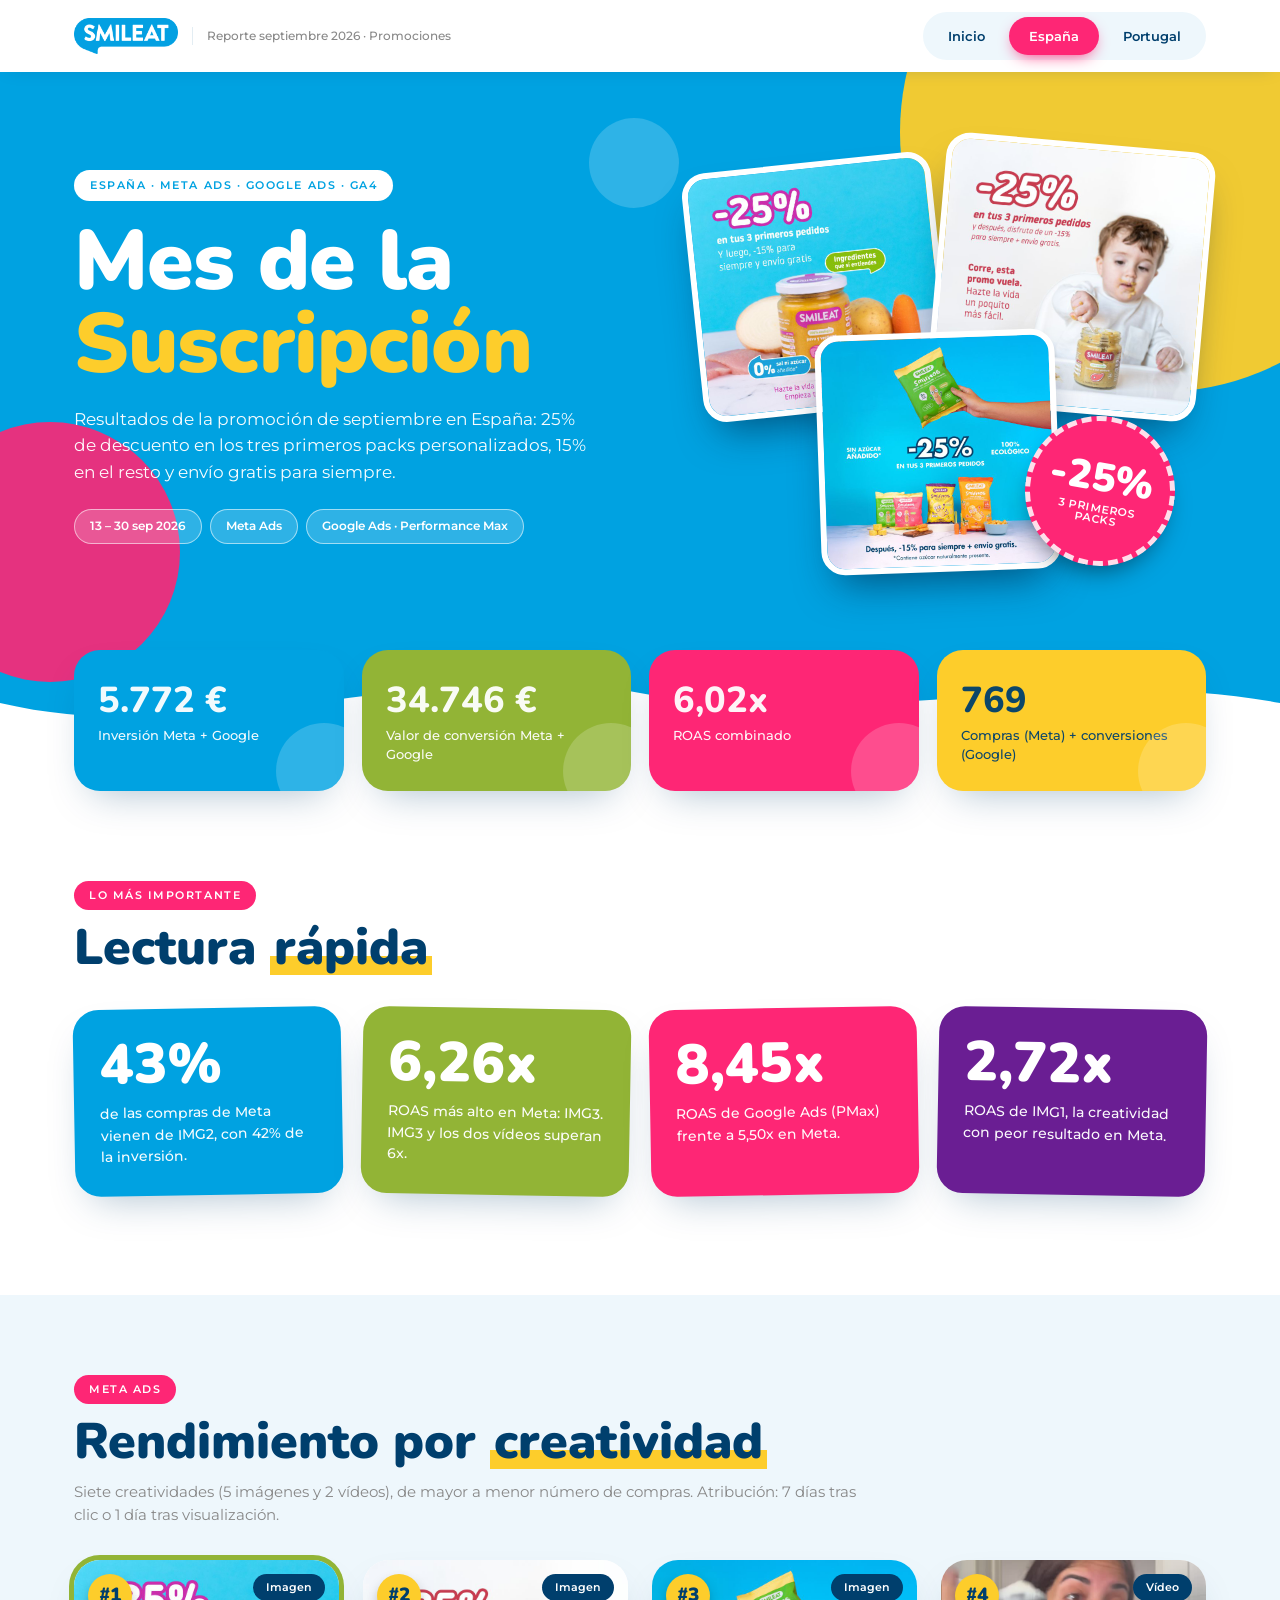
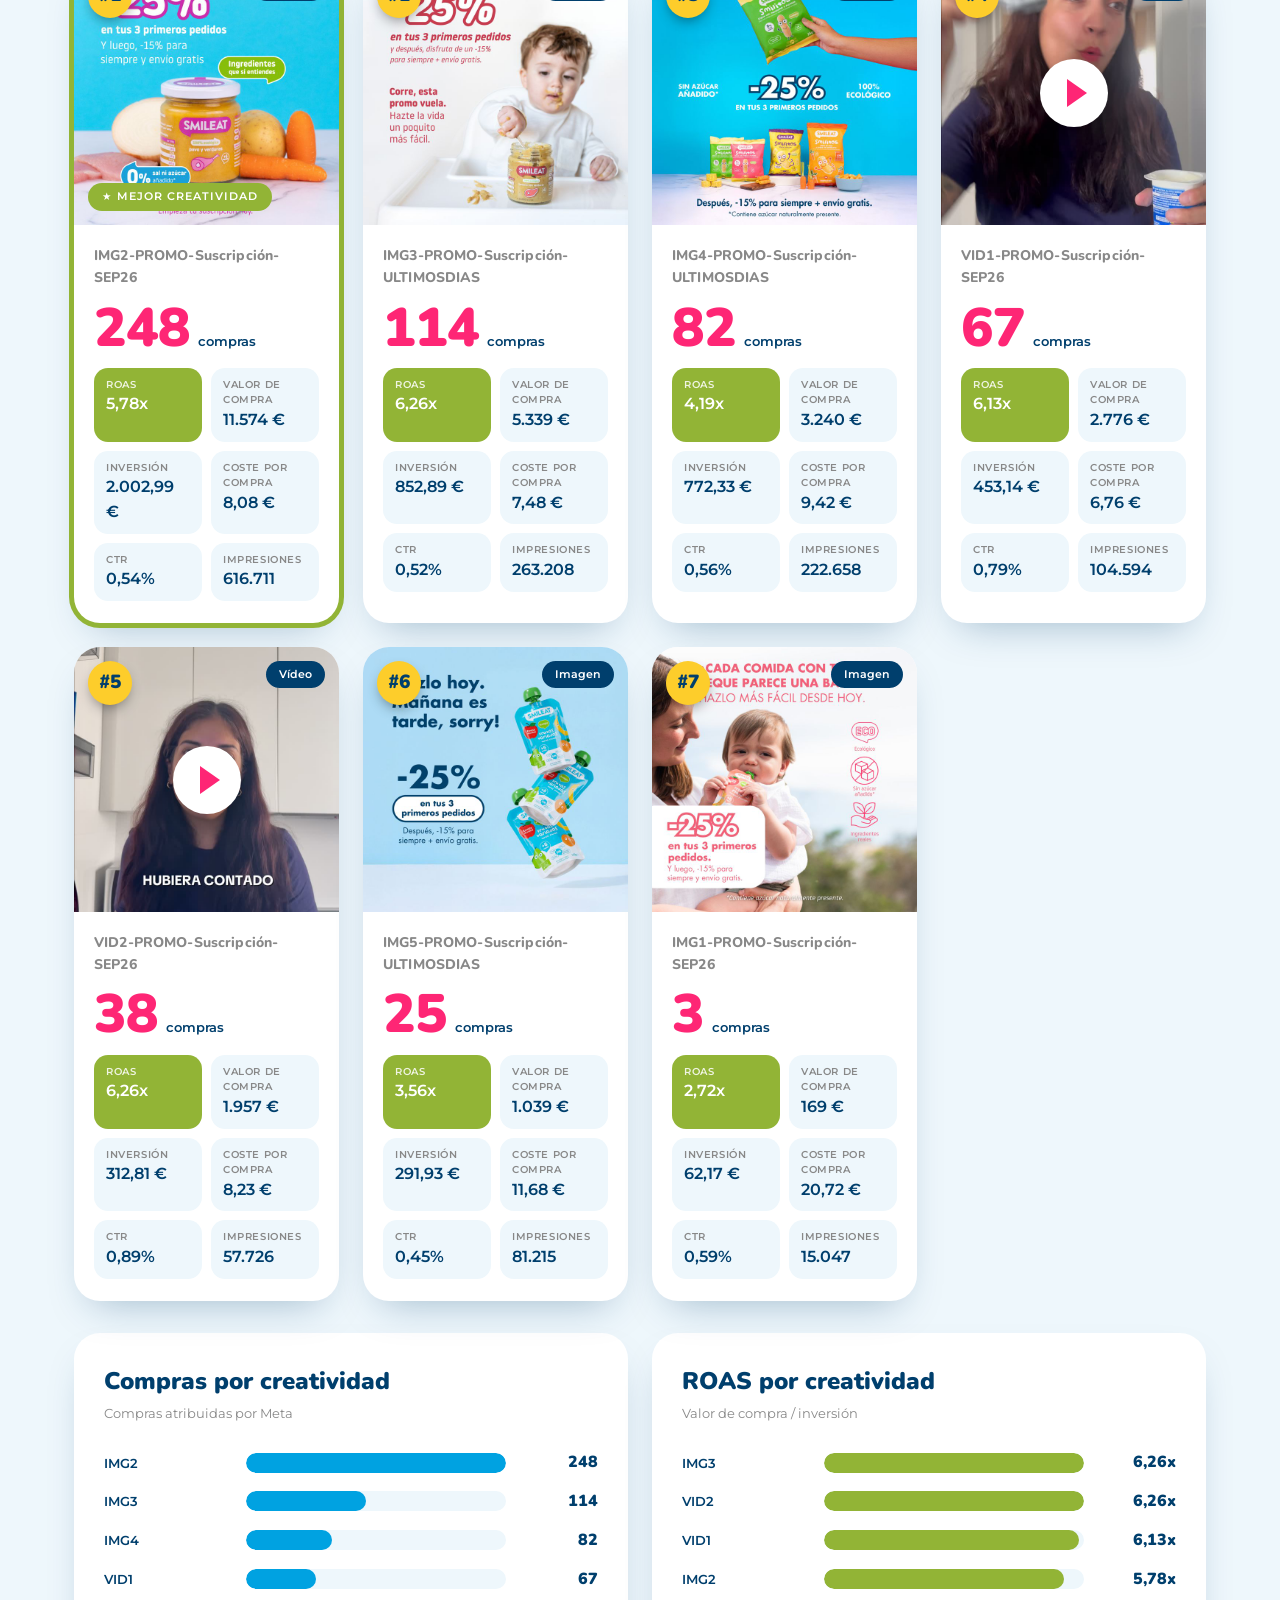
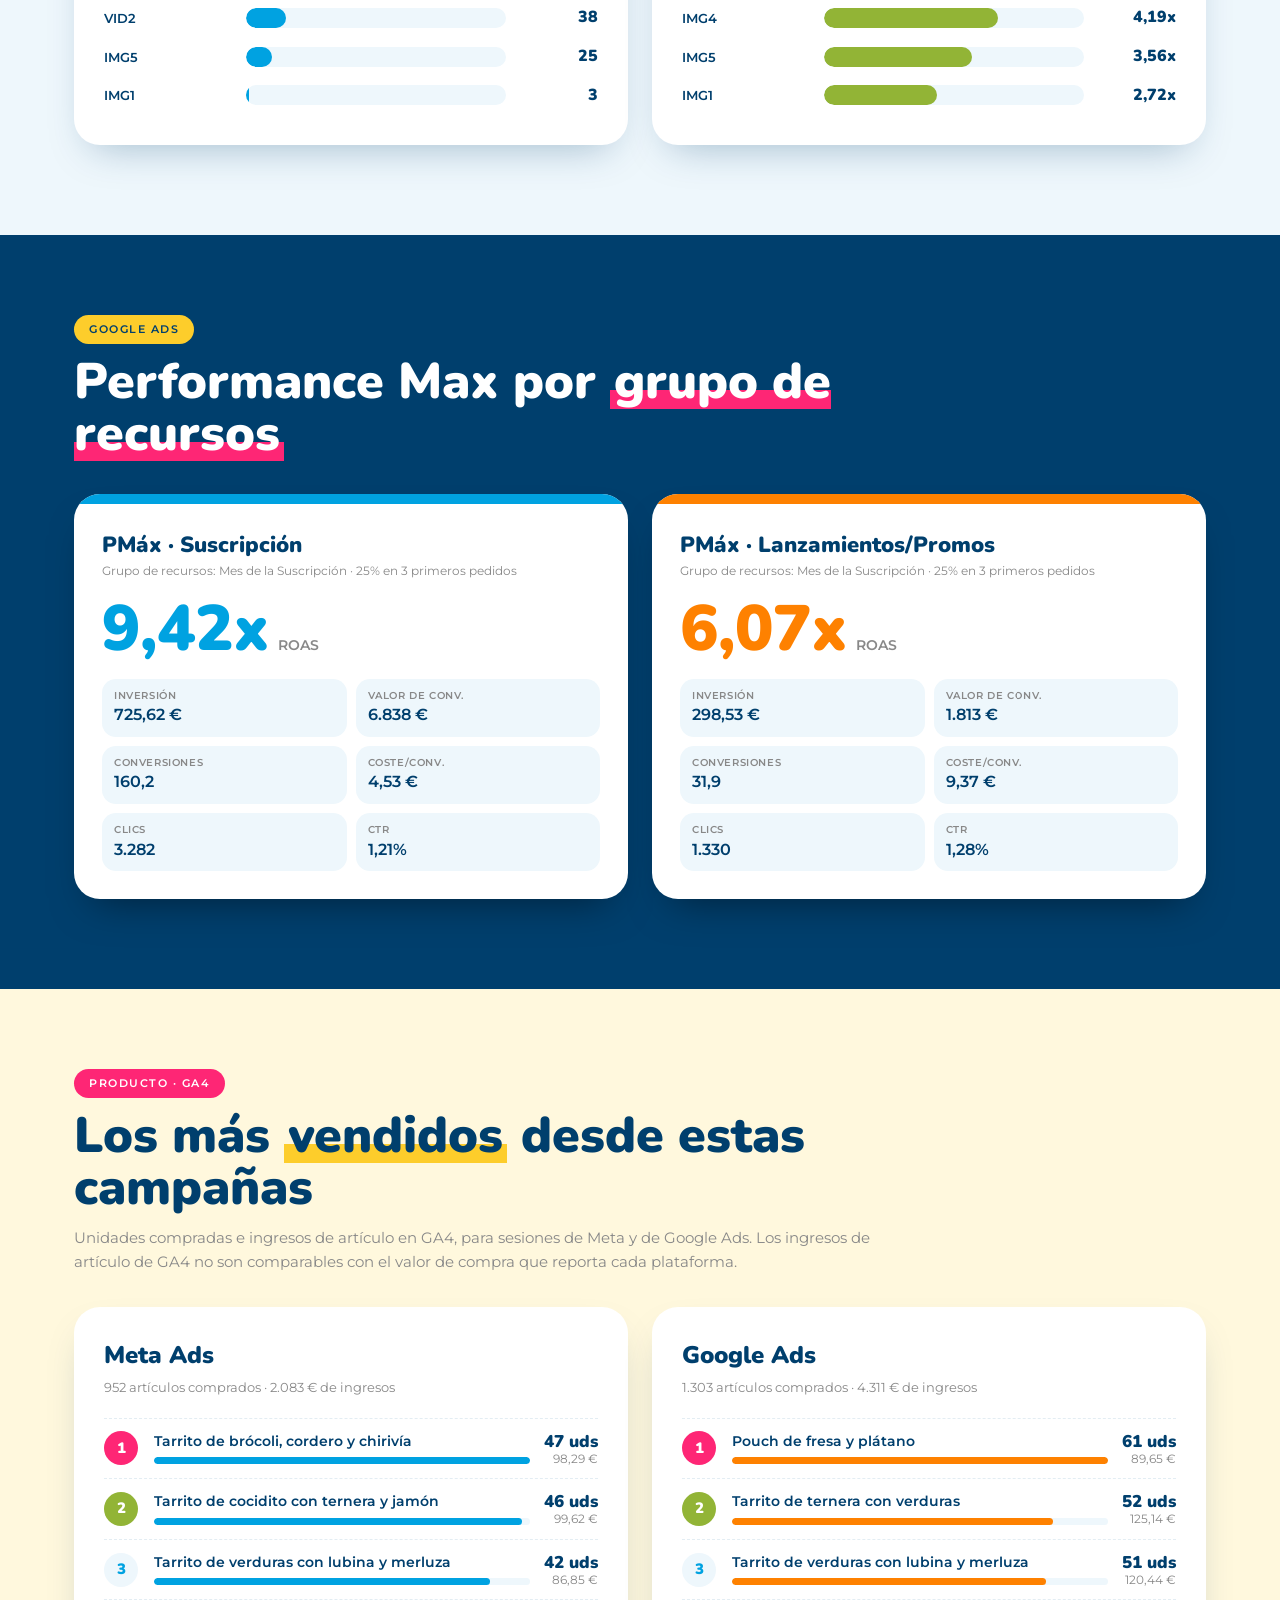
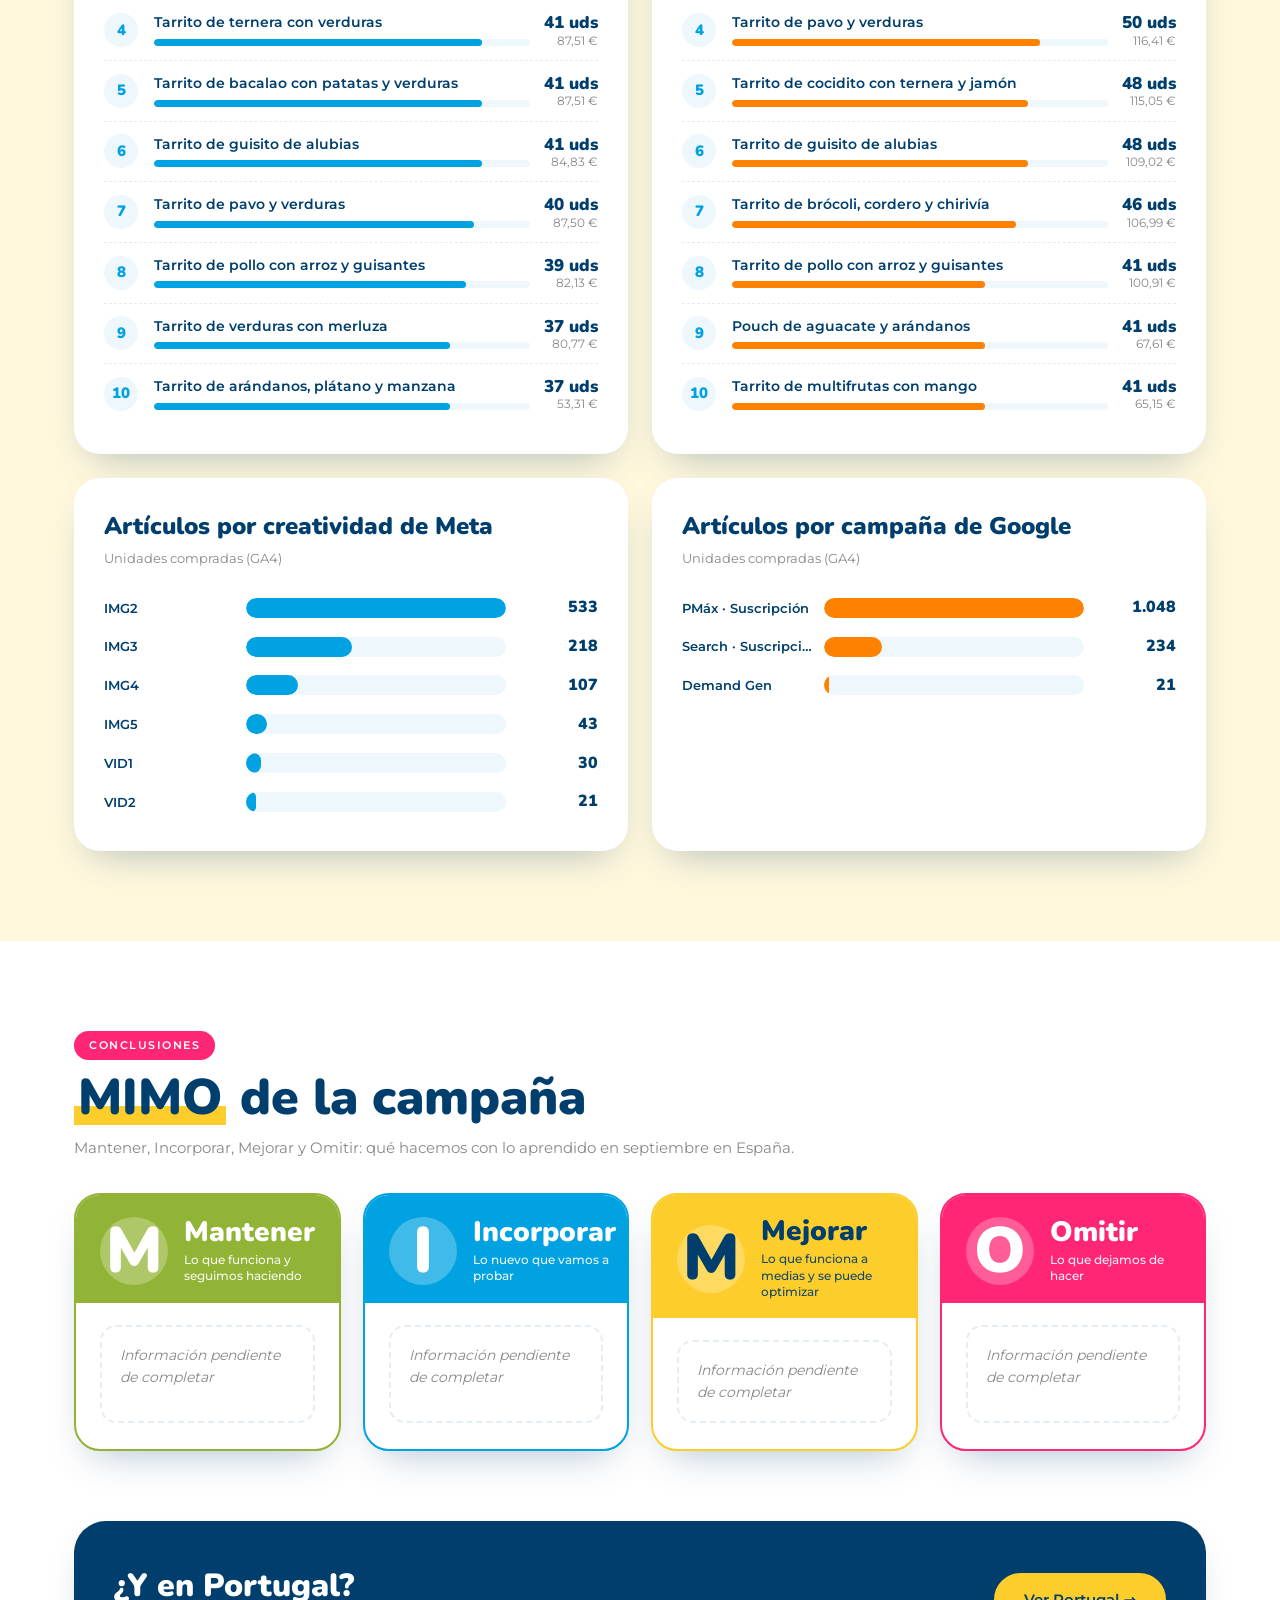
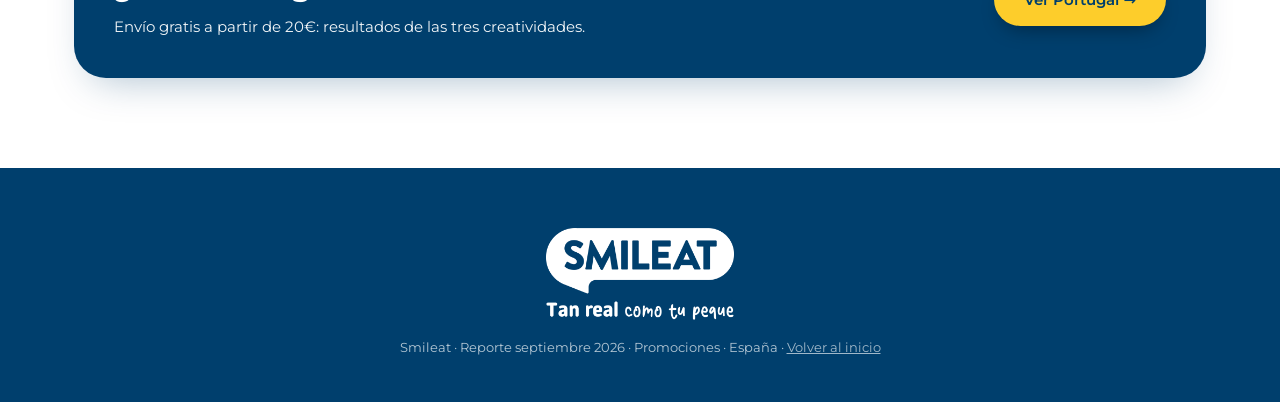
==== espana.html @ b3607ba7 "Add files via upload" ====
<!doctype html>
<html lang="es">
<head>
<meta charset="UTF-8">
<meta name="viewport" content="width=device-width, initial-scale=1.0">
<title>Smileat · Reporte septiembre 2026 · España</title>
<link rel="icon" type="image/png" sizes="32x32" href="assets/favicon-32.png">
<link rel="icon" type="image/png" sizes="192x192" href="assets/favicon-192.png">
<link rel="apple-touch-icon" href="assets/favicon-180.png">
<link rel="stylesheet" href="style.css">
</head>
<body>
<header class="site-header" id="hdr"></header>
<section class="hero ">
  <i class="blob b1"></i><i class="blob b2"></i><i class="blob b3"></i>
  <div class="wrap">
    <div>
      <span class="eyebrow">España · Meta Ads · Google Ads · GA4</span>
      <h1>Mes de la <em>Suscripción</em></h1>
      <p class="lede">Resultados de la promoción de septiembre en España: 25% de descuento en los tres primeros packs personalizados, 15% en el resto y envío gratis para siempre.</p>
      <div class="chips"><span class="chip">13 – 30 sep 2026</span><span class="chip">Meta Ads</span><span class="chip">Google Ads · Performance Max</span></div>
    </div>
    <div id="collage"></div>
  </div>
  <div class="wave"><svg viewBox="0 0 1440 90" preserveAspectRatio="none"><path fill="#fff" d="M0,50 C240,100 480,0 720,40 C960,80 1200,10 1440,50 L1440,90 L0,90 Z"/></svg></div>
</section>
<section class="kpis"><div class="wrap"><div class="kpi-row" id="kpis"></div></div></section>

<section class="block"><div class="wrap">
  <div class="block-head"><span class="kicker">Lo más importante</span><h2>Lectura <u>rápida</u></h2></div>
  <div class="insights" id="insights"></div>
</div></section>

<section class="band sky"><div class="wrap">
  <div class="block-head"><span class="kicker">Meta Ads</span><h2>Rendimiento por <u>creatividad</u></h2>
  <p>Siete creatividades (5 imágenes y 2 vídeos), de mayor a menor número de compras. Atribución: 7 días tras clic o 1 día tras visualización.</p></div>
  <div class="creative-grid" id="grid"></div>
  <div class="two" style="margin-top:32px">
    <div class="panel"><h3>Compras por creatividad</h3><div class="sub">Compras atribuidas por Meta</div><div id="b-res"></div></div>
    <div class="panel"><h3>ROAS por creatividad</h3><div class="sub">Valor de compra / inversión</div><div id="b-roas"></div></div>
  </div>
</div></section>

<section class="band dark" style="margin-top:0"><div class="wrap">
  <div class="block-head"><span class="kicker">Google Ads</span><h2>Performance Max por <u style="background:linear-gradient(transparent 62%,var(--pink) 62%,var(--pink) 90%,transparent 90%)">grupo de recursos</u></h2></div>
  <div class="gcards" id="google"></div>
</div></section>

<section class="band cream" style="margin-top:0"><div class="wrap">
  <div class="block-head"><span class="kicker">Producto · GA4</span><h2>Los más <u>vendidos</u> desde estas campañas</h2>
  <p>Unidades compradas e ingresos de artículo en GA4, para sesiones de Meta y de Google Ads. Los ingresos de artículo de GA4 no son comparables con el valor de compra que reporta cada plataforma.</p></div>
  <div class="two" id="prods"></div>
  <div class="two" style="margin-top:24px">
    <div class="panel"><h3>Artículos por creatividad de Meta</h3><div class="sub">Unidades compradas (GA4)</div><div id="b-ga-meta"></div></div>
    <div class="panel"><h3>Artículos por campaña de Google</h3><div class="sub">Unidades compradas (GA4)</div><div id="b-ga-google"></div></div>
  </div>
</div></section>

<section class="block mimo-sec" id="mimo"><div class="wrap">
  <div class="block-head"><span class="kicker">Conclusiones</span><h2><u>MIMO</u> de la campaña</h2>
  <p>Mantener, Incorporar, Mejorar y Omitir: qué hacemos con lo aprendido en septiembre en España.</p></div>
  <div class="mimo" id="mimo-grid"></div>
  <div class="cta"><div class="box" style="--c:var(--navy)"><div><h3>¿Y en Portugal?</h3><p>Envío gratis a partir de 20€: resultados de las tres creatividades.</p></div><a href="portugal.html">Ver Portugal →</a></div></div>
</div></section>

<footer class="site-footer" id="ftr" style="margin-top:0"></footer>
<script src="data.js"></script><script src="common.js"></script><script src="es.js"></script>
</body>
</html>
---- style.css ----
@font-face{font-family:'Nunito';font-weight:800;font-display:swap;src:url(assets/fonts/nunito-latin-800-normal.woff2) format('woff2')}
@font-face{font-family:'Nunito';font-weight:900;font-display:swap;src:url(assets/fonts/nunito-latin-900-normal.woff2) format('woff2')}
@font-face{font-family:'Montserrat';font-weight:400;font-display:swap;src:url(assets/fonts/montserrat-latin-400-normal.woff2) format('woff2')}
@font-face{font-family:'Montserrat';font-weight:500;font-display:swap;src:url(assets/fonts/montserrat-latin-500-normal.woff2) format('woff2')}
@font-face{font-family:'Montserrat';font-weight:600;font-display:swap;src:url(assets/fonts/montserrat-latin-600-normal.woff2) format('woff2')}
:root{--blue:#00a2e1;--blue2:#0084b9;--navy:#003f6d;--green:#92b436;--pink:#fe2675;--yellow:#fdcd2b;--purple:#6a1e93;--orange:#fe8100;--g1:#545454;--g2:#888;--line:#e3edf3;--tint:#eef7fc;--cream:#fff8dd;--r:26px;--sh:0 18px 40px -18px rgba(0,63,109,.35)}
*{box-sizing:border-box;margin:0;padding:0}html{scroll-behavior:smooth}
body{font-family:'Montserrat',system-ui,sans-serif;color:var(--g1);line-height:1.55;background:#fff;-webkit-font-smoothing:antialiased;overflow-x:hidden}
h1,h2,h3,.num{font-family:'Nunito',sans-serif;font-weight:900}
.wrap{max-width:1180px;margin:0 auto;padding:0 24px}img{max-width:100%;display:block}a{color:inherit}

/* header */
.site-header{background:rgba(255,255,255,.95);backdrop-filter:blur(10px);position:sticky;top:0;z-index:30;box-shadow:0 2px 20px -10px rgba(0,63,109,.4)}
.site-header .wrap{display:flex;align-items:center;justify-content:space-between;height:72px;gap:16px}
.brand{display:flex;align-items:center;gap:14px;text-decoration:none}.brand-logo{height:36px;width:auto}
.header-tag{font-size:12px;color:var(--g2);font-weight:500;padding-left:14px;border-left:1px solid var(--line)}
.nav{display:flex;gap:4px;background:var(--tint);padding:5px;border-radius:99px}
.nav a{font-size:13px;font-weight:600;text-decoration:none;color:var(--navy);padding:9px 20px;border-radius:99px;transition:.2s}
.nav a.on{background:var(--pink);color:#fff;box-shadow:0 6px 16px -6px var(--pink)}.nav a:not(.on):hover{background:#fff}

/* hero */
.hero{position:relative;overflow:hidden;color:#fff;padding:70px 0 170px;background:var(--blue)}
.hero.pt{background:var(--navy)}
.hero .blob{position:absolute;border-radius:50%;pointer-events:none}
.hero .b1{width:520px;height:520px;right:-140px;top:-200px;background:var(--yellow);opacity:.95}
.hero.pt .b1{background:var(--green)}
.hero .b2{width:260px;height:260px;left:-80px;bottom:60px;background:var(--pink);opacity:.9}
.hero .b3{width:90px;height:90px;left:46%;top:46px;background:#fff;opacity:.18}
.hero .wrap{position:relative;z-index:1;display:grid;grid-template-columns:1.1fr 1fr;gap:30px;align-items:center}
.eyebrow{display:inline-block;font-size:11px;letter-spacing:.14em;text-transform:uppercase;font-weight:600;background:#fff;color:var(--blue);padding:7px 16px;border-radius:99px;margin-bottom:20px}
.hero.pt .eyebrow{color:var(--navy)}
.hero h1{font-size:clamp(42px,6.6vw,84px);line-height:.98;color:#fff;margin-bottom:20px;letter-spacing:-.01em}
.hero h1 em{font-style:normal;color:var(--yellow);display:block}
.hero.pt h1 em{color:var(--green)}
.lede{font-size:17px;max-width:520px;opacity:.97}
.chips{display:flex;flex-wrap:wrap;gap:8px;margin-top:24px}
.chip{font-size:12px;font-weight:600;padding:7px 15px;border-radius:99px;background:rgba(255,255,255,.18);border:1.5px solid rgba(255,255,255,.55)}
.collage{position:relative;height:430px}
.collage img{position:absolute;border-radius:24px;border:6px solid #fff;box-shadow:0 24px 40px -16px rgba(0,30,60,.6);object-fit:cover;background:#fff}
.collage .c1{width:250px;height:250px;left:2%;top:20px;transform:rotate(-6deg)}
.collage .c2{width:270px;height:270px;right:0;top:0;transform:rotate(5deg)}
.collage .c3{width:240px;height:240px;left:26%;bottom:0;transform:rotate(-2deg);z-index:2}
.sticker{position:absolute;z-index:4;right:6%;bottom:6px;width:150px;height:150px;border-radius:50%;background:var(--pink);color:#fff;display:flex;flex-direction:column;align-items:center;justify-content:center;transform:rotate(10deg);box-shadow:0 14px 26px -10px rgba(0,0,0,.5);border:5px dashed rgba(255,255,255,.85);text-align:center;line-height:1}
.sticker b{font-family:'Nunito';font-weight:900;font-size:40px}.sticker span{font-size:11px;font-weight:600;letter-spacing:.06em;margin-top:5px;padding:0 10px}
.wave{position:absolute;left:0;right:0;bottom:-1px;height:90px;z-index:2}.wave svg{display:block;width:100%;height:100%}

/* kpis */
.kpis{margin-top:-92px;position:relative;z-index:5}
.kpi-row{display:grid;grid-template-columns:repeat(auto-fit,minmax(210px,1fr));gap:18px}
.kpi{border-radius:var(--r);padding:26px 24px;background:var(--c);color:#fff;box-shadow:var(--sh);position:relative;overflow:hidden}
.kpi:after{content:"";position:absolute;right:-28px;bottom:-28px;width:96px;height:96px;border-radius:50%;background:rgba(255,255,255,.18)}
.kpi .num{display:block;font-size:36px;line-height:1.05;white-space:nowrap}.kpi span{font-size:12.5px;display:block;margin-top:6px;font-weight:500;opacity:.95}
.kpi.dk{color:var(--navy)}

/* sections */
.block{padding:90px 0 20px}
.block-head{margin-bottom:34px;max-width:800px}
.kicker{display:inline-block;font-size:11px;letter-spacing:.14em;text-transform:uppercase;font-weight:600;color:#fff;background:var(--pink);padding:6px 15px;border-radius:99px;margin-bottom:12px}
.block-head h2{font-size:clamp(30px,4.4vw,50px);color:var(--navy);line-height:1.04;margin-bottom:12px}
.block-head h2 u{text-decoration:none;background:linear-gradient(transparent 62%,var(--yellow) 62%,var(--yellow) 90%,transparent 90%);padding:0 4px}
.block-head p{font-size:15px;color:var(--g2)}
.band{padding:80px 0 90px;margin-top:80px;position:relative}
.band.sky{background:var(--tint)}.band.cream{background:var(--cream)}.band.dark{background:var(--navy);color:#fff}
.band.dark .block-head h2{color:#fff}.band.dark .block-head p{color:rgba(255,255,255,.75)}.band.dark .kicker{background:var(--yellow);color:var(--navy)}

/* insights */
.insights{display:grid;grid-template-columns:repeat(auto-fit,minmax(250px,1fr));gap:20px}
.insight{border-radius:var(--r);padding:28px 26px;color:#fff;background:var(--c);box-shadow:var(--sh)}
.insight:nth-child(odd){transform:rotate(-1deg)}.insight:nth-child(even){transform:rotate(1deg)}
.insight .num{font-size:56px;line-height:1;color:#fff}.insight p{font-size:14px;margin-top:10px;opacity:.97;font-weight:500}

/* creatives */
.creative-grid{display:grid;grid-template-columns:repeat(auto-fill,minmax(262px,1fr));gap:24px}
.card{background:#fff;border-radius:var(--r);overflow:hidden;display:flex;flex-direction:column;box-shadow:var(--sh);transition:transform .25s,box-shadow .25s;position:relative}
.card:hover{transform:translateY(-6px) rotate(-.4deg)}
.media{position:relative;background:var(--tint)}.media img{width:100%;aspect-ratio:1;object-fit:cover}
.rank{position:absolute;left:14px;top:14px;width:44px;height:44px;border-radius:50%;background:var(--yellow);color:var(--navy);font-family:'Nunito';font-weight:900;font-size:19px;display:grid;place-items:center;box-shadow:0 6px 14px -4px rgba(0,0,0,.45)}
.tag{position:absolute;right:14px;top:14px;background:var(--navy);color:#fff;font-size:11px;font-weight:600;padding:5px 13px;border-radius:99px}
.play{position:absolute;left:50%;top:50%;width:68px;height:68px;margin:-34px 0 0 -34px;border-radius:50%;background:#fff;box-shadow:0 10px 26px -6px rgba(0,0,0,.5)}
.play:after{content:"";position:absolute;left:27px;top:20px;border-left:20px solid var(--pink);border-top:14px solid transparent;border-bottom:14px solid transparent}
.card .body{padding:20px 20px 22px;display:flex;flex-direction:column;gap:14px;flex:1}
.card h3{font-size:14px;color:var(--g2);font-weight:800;word-break:break-word;letter-spacing:.01em}
.big{font-family:'Nunito';font-weight:900;font-size:54px;line-height:.95;color:var(--pink)}.big small{font-family:'Montserrat';font-weight:600;font-size:13px;color:var(--navy);margin-left:8px}
.stats{display:grid;grid-template-columns:1fr 1fr;gap:9px}
.stat{background:var(--tint);border-radius:14px;padding:9px 12px}.stat span{display:block;font-size:10px;color:var(--g2);text-transform:uppercase;letter-spacing:.06em;font-weight:600}.stat b{font-size:15.5px;color:var(--navy)}
.stat.hi{background:var(--green)}.stat.hi span{color:rgba(255,255,255,.85)}.stat.hi b{color:#fff}
.card.top{box-shadow:0 0 0 5px var(--green),var(--sh)}
.card.top .media:after{content:"★ MEJOR CREATIVIDAD";position:absolute;left:14px;bottom:14px;background:var(--green);color:#fff;font-size:10.5px;letter-spacing:.1em;font-weight:600;padding:6px 14px;border-radius:99px}

/* bars */
.panel{background:#fff;border-radius:var(--r);padding:30px;box-shadow:var(--sh)}
.panel h3{font-size:24px;color:var(--navy);margin-bottom:4px}.panel .sub{font-size:12.5px;color:var(--g2);margin-bottom:20px}
.bar{display:grid;grid-template-columns:130px 1fr 80px;gap:12px;align-items:center;padding:7px 0;font-size:13px}
.bar .t{height:20px;background:var(--tint);border-radius:99px;overflow:hidden}.bar .t i{display:block;height:100%;border-radius:99px;background:var(--c,var(--blue));width:0;transition:width 1.1s cubic-bezier(.2,.8,.2,1)}
.bar b{text-align:right;color:var(--navy);font-family:'Nunito';font-weight:900;font-size:16px}.bar .n{font-weight:600;color:var(--navy);white-space:nowrap;overflow:hidden;text-overflow:ellipsis}
.two{display:grid;grid-template-columns:repeat(auto-fit,minmax(360px,1fr));gap:24px}

/* google (dark band) */
.gcards{display:grid;grid-template-columns:repeat(auto-fit,minmax(320px,1fr));gap:24px}
.gcard{border-radius:var(--r);padding:28px;background:#fff;color:var(--g1);box-shadow:0 20px 40px -20px rgba(0,0,0,.5);position:relative;overflow:hidden}
.gcard:before{content:"";position:absolute;left:0;right:0;top:0;height:10px;background:var(--c)}
.gcard h3{font-size:22px;color:var(--navy);margin-top:6px}.gcard .sub{font-size:12px;color:var(--g2);margin-bottom:16px}
.gcard .num{font-size:64px;color:var(--c);line-height:1}.gcard .num small{font-size:14px;font-family:'Montserrat';font-weight:600;color:var(--g2);margin-left:8px}
.gcard .stats{margin-top:18px}.note{font-size:12px;color:var(--g2);margin-top:14px}

/* products */
.prod{display:grid;grid-template-columns:36px 1fr auto;gap:14px;align-items:center;padding:12px 0;border-top:1px dashed var(--line);font-size:13.5px}
.prod:first-of-type{border-top:0}
.prod .i{font-family:'Nunito';font-weight:900;width:34px;height:34px;border-radius:50%;background:var(--tint);color:var(--blue);display:grid;place-items:center;font-size:15px}
.prod:nth-of-type(1) .i{background:var(--yellow);color:var(--navy)}.prod:nth-of-type(2) .i{background:var(--pink);color:#fff}.prod:nth-of-type(3) .i{background:var(--green);color:#fff}
.prod .nm{color:var(--navy);font-weight:600;line-height:1.3}
.prod .nm .t{display:block;height:7px;background:var(--tint);border-radius:99px;margin-top:7px;overflow:hidden}.prod .nm .t i{display:block;height:100%;background:var(--c,var(--blue));border-radius:99px}
.prod .v{text-align:right;line-height:1.25}.prod .v b{color:var(--navy);font-family:'Nunito';font-weight:900;font-size:17px}.prod .v em{display:block;font-style:normal;font-size:11.5px;color:var(--g2)}

/* cta + footer */
.cta{margin-top:70px}.cta .box{background:var(--c,var(--blue));border-radius:32px;padding:40px;color:#fff;display:flex;align-items:center;justify-content:space-between;gap:24px;flex-wrap:wrap;box-shadow:var(--sh)}
.cta h3{color:#fff;font-size:32px}.cta p{opacity:.95;font-size:15px;margin-top:4px}
.cta a,.btn{background:var(--yellow);color:var(--navy);font-weight:600;text-decoration:none;padding:15px 30px;border-radius:99px;font-size:15px;display:inline-block;transition:.2s;box-shadow:0 10px 20px -8px rgba(0,0,0,.4)}
.cta a:hover,.btn:hover{transform:translateY(-3px) scale(1.03)}
.site-footer{background:var(--navy);color:#fff;text-align:center;padding:60px 20px 44px;margin-top:90px}
.site-footer img{height:92px;margin:0 auto 18px}.site-footer p{font-size:12.5px;opacity:.7}.site-footer a{opacity:.9}

@media(max-width:900px){.hero .wrap{grid-template-columns:1fr}.collage{height:360px;max-width:520px;margin:0 auto;width:100%}.collage .c1{width:190px;height:190px}.collage .c2{width:200px;height:200px}.collage .c3{width:180px;height:180px}.sticker{width:120px;height:120px}.sticker b{font-size:30px}.header-tag{display:none}.bar{grid-template-columns:90px 1fr 64px}.hero{padding-bottom:150px}}
@media(max-width:560px){.wrap{padding:0 16px}.block{padding-top:60px}.nav a{padding:8px 13px}.brand-logo{height:30px}.two{grid-template-columns:1fr}}

/* gate (index) */
.gate{min-height:100vh;display:grid;grid-template-columns:1fr 1fr;position:relative;background:var(--navy)}
.gate-top{position:absolute;z-index:10;left:0;right:0;top:0;display:flex;flex-direction:column;align-items:center;padding-top:26px;pointer-events:none;text-align:center;color:#fff}
.gate-top .lg{background:var(--navy);padding:10px 26px 12px;border-radius:0 0 28px 28px;margin-top:-26px;padding-top:36px;box-shadow:0 14px 26px -12px rgba(0,0,0,.5)}.gate-top img{height:64px}.gate-top span{margin-top:10px;font-size:12px;letter-spacing:.14em;text-transform:uppercase;font-weight:400;background:rgba(0,0,0,.28);padding:6px 16px;border-radius:99px}
.door{position:relative;overflow:hidden;color:#fff;text-decoration:none;padding:190px 56px 60px;display:flex;flex-direction:column;justify-content:flex-end;min-height:100vh;transition:flex .3s}
.door.es{background:var(--blue)}.door.pt{background:var(--navy)}
.door .blob{position:absolute;border-radius:50%;pointer-events:none;transition:transform .5s}
.door.es .b1{width:420px;height:420px;right:-120px;top:-120px;background:var(--yellow)}
.door.es .b2{width:240px;height:240px;left:-70px;bottom:-60px;background:var(--pink)}
.door.pt .b1{width:420px;height:420px;left:-130px;top:-130px;background:var(--green)}
.door.pt .b2{width:240px;height:240px;right:-70px;bottom:-60px;background:var(--pink)}
.door:hover .b1{transform:scale(1.12)}.door:hover .b2{transform:scale(1.2)}
.door>*{position:relative;z-index:1}
.door .flagl{font-size:12px;letter-spacing:.16em;font-weight:400;background:#fff;color:var(--navy);padding:7px 16px;border-radius:99px;align-self:flex-start;margin-bottom:16px}
.door h2{font-family:'Nunito',sans-serif;font-weight:900;font-size:clamp(40px,5.4vw,72px);line-height:.98;color:#fff;margin-bottom:12px}.door h2 em{font-style:normal;color:var(--yellow);display:block}
.door.pt h2 em{color:var(--green)}
.door p.d{font-weight:400;font-size:15px;max-width:420px;opacity:.96;margin-bottom:22px}
.door .mini{display:flex;flex-wrap:wrap;gap:12px;margin-bottom:26px}
.door .mini div{background:rgba(255,255,255,.16);border:1.5px solid rgba(255,255,255,.5);border-radius:18px;padding:10px 16px}
.door .mini b{display:block;font-family:'Nunito';font-weight:900;font-size:26px;line-height:1}.door .mini span{font-size:11px;font-weight:400;opacity:.9}
.door .pics{position:absolute!important;right:34px;top:170px;width:210px;height:230px;z-index:1}
.door .pics img{position:absolute;width:130px;height:130px;object-fit:cover;border-radius:20px;border:5px solid #fff;box-shadow:0 18px 30px -12px rgba(0,0,0,.55);transition:transform .35s}
.door .pics img:first-child{right:0;top:0;transform:rotate(6deg)}.door .pics img:last-child{left:0;bottom:0;transform:rotate(-6deg)}
.door:hover .pics img:first-child{transform:rotate(9deg) translateY(-8px)}.door:hover .pics img:last-child{transform:rotate(-9deg) translateY(8px)}
.door .go{align-self:flex-start;background:var(--yellow);color:var(--navy);font-weight:400;font-size:16px;padding:16px 32px;border-radius:99px;box-shadow:0 12px 24px -10px rgba(0,0,0,.5);transition:.25s}
.door:hover .go{transform:translateX(8px);background:#fff}
@media(max-width:860px){.gate{grid-template-columns:1fr}.door{min-height:0;padding:170px 24px 40px}.door.pt{padding-top:60px}.door .pics{width:150px;height:200px;top:150px;right:12px}.door.pt .pics{top:40px}.door .pics img{width:110px;height:110px}.gate-top img{height:56px}}

/* MIMO */
.mimo-sec{padding-bottom:90px}
.mimo{display:grid;grid-template-columns:repeat(auto-fit,minmax(250px,1fr));gap:22px}
.mimo-card{background:#fff;border-radius:var(--r);box-shadow:var(--sh);overflow:hidden;display:flex;flex-direction:column;border:2px solid var(--c)}
.mimo-card .top{background:var(--c);color:#fff;padding:22px 24px 18px;display:flex;align-items:center;gap:16px}
.mimo-card.dk .top{color:var(--navy)}
.mimo-card .letter{font-family:'Nunito',sans-serif;font-weight:900;font-size:64px;line-height:.9;width:68px;height:68px;border-radius:50%;background:rgba(255,255,255,.25);display:grid;place-items:center;flex:none}
.mimo-card h3{font-size:28px;line-height:1;color:inherit}
.mimo-card .top small{display:block;font-size:12px;font-weight:500;opacity:.92;margin-top:6px;line-height:1.35}
.mimo-card ul{list-style:none;padding:22px 24px 26px;display:grid;gap:12px;flex:1}
.mimo-card li{position:relative;padding-left:22px;font-size:14px;color:var(--g1)}
.mimo-card li::before{content:"";position:absolute;left:0;top:7px;width:10px;height:10px;border-radius:50%;background:var(--c)}
.mimo-card li.empty{color:var(--g2);font-style:italic;padding:18px;border:2px dashed var(--line);border-radius:16px}
.mimo-card li.empty::before{display:none}
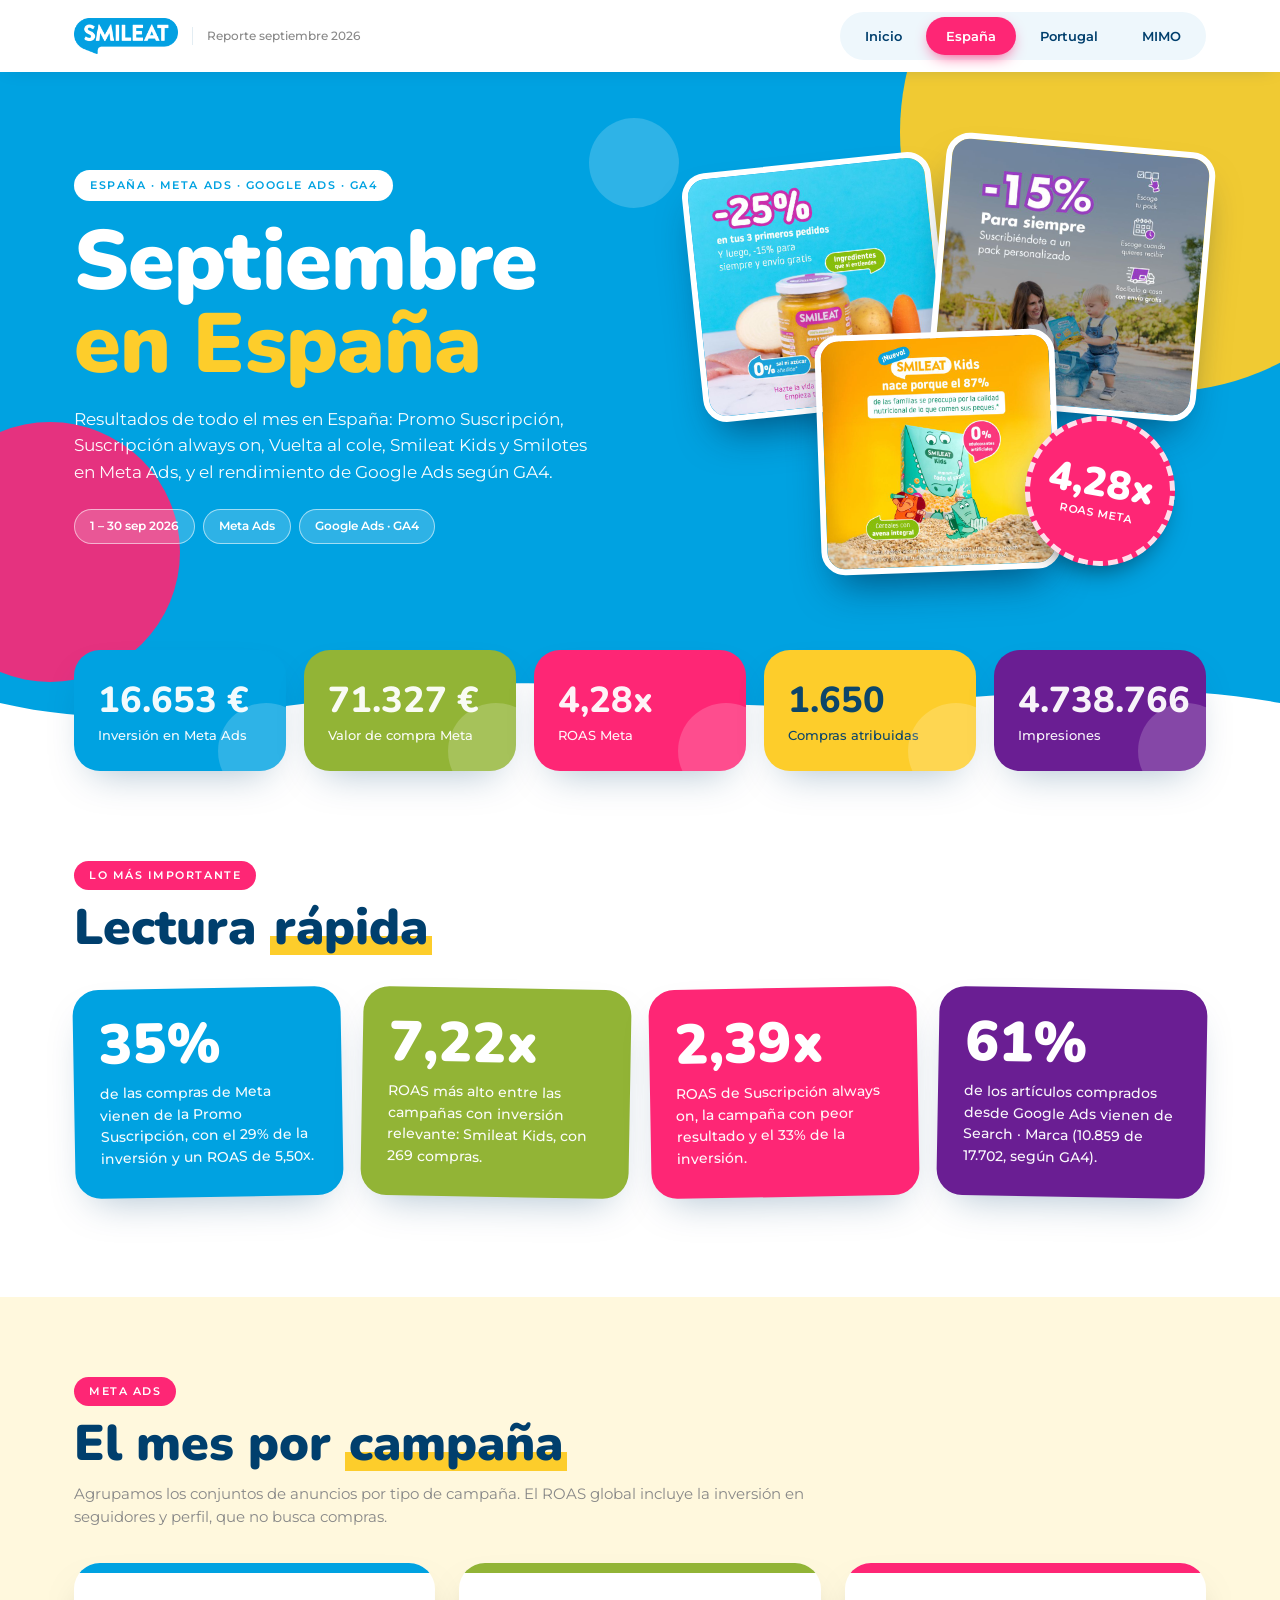
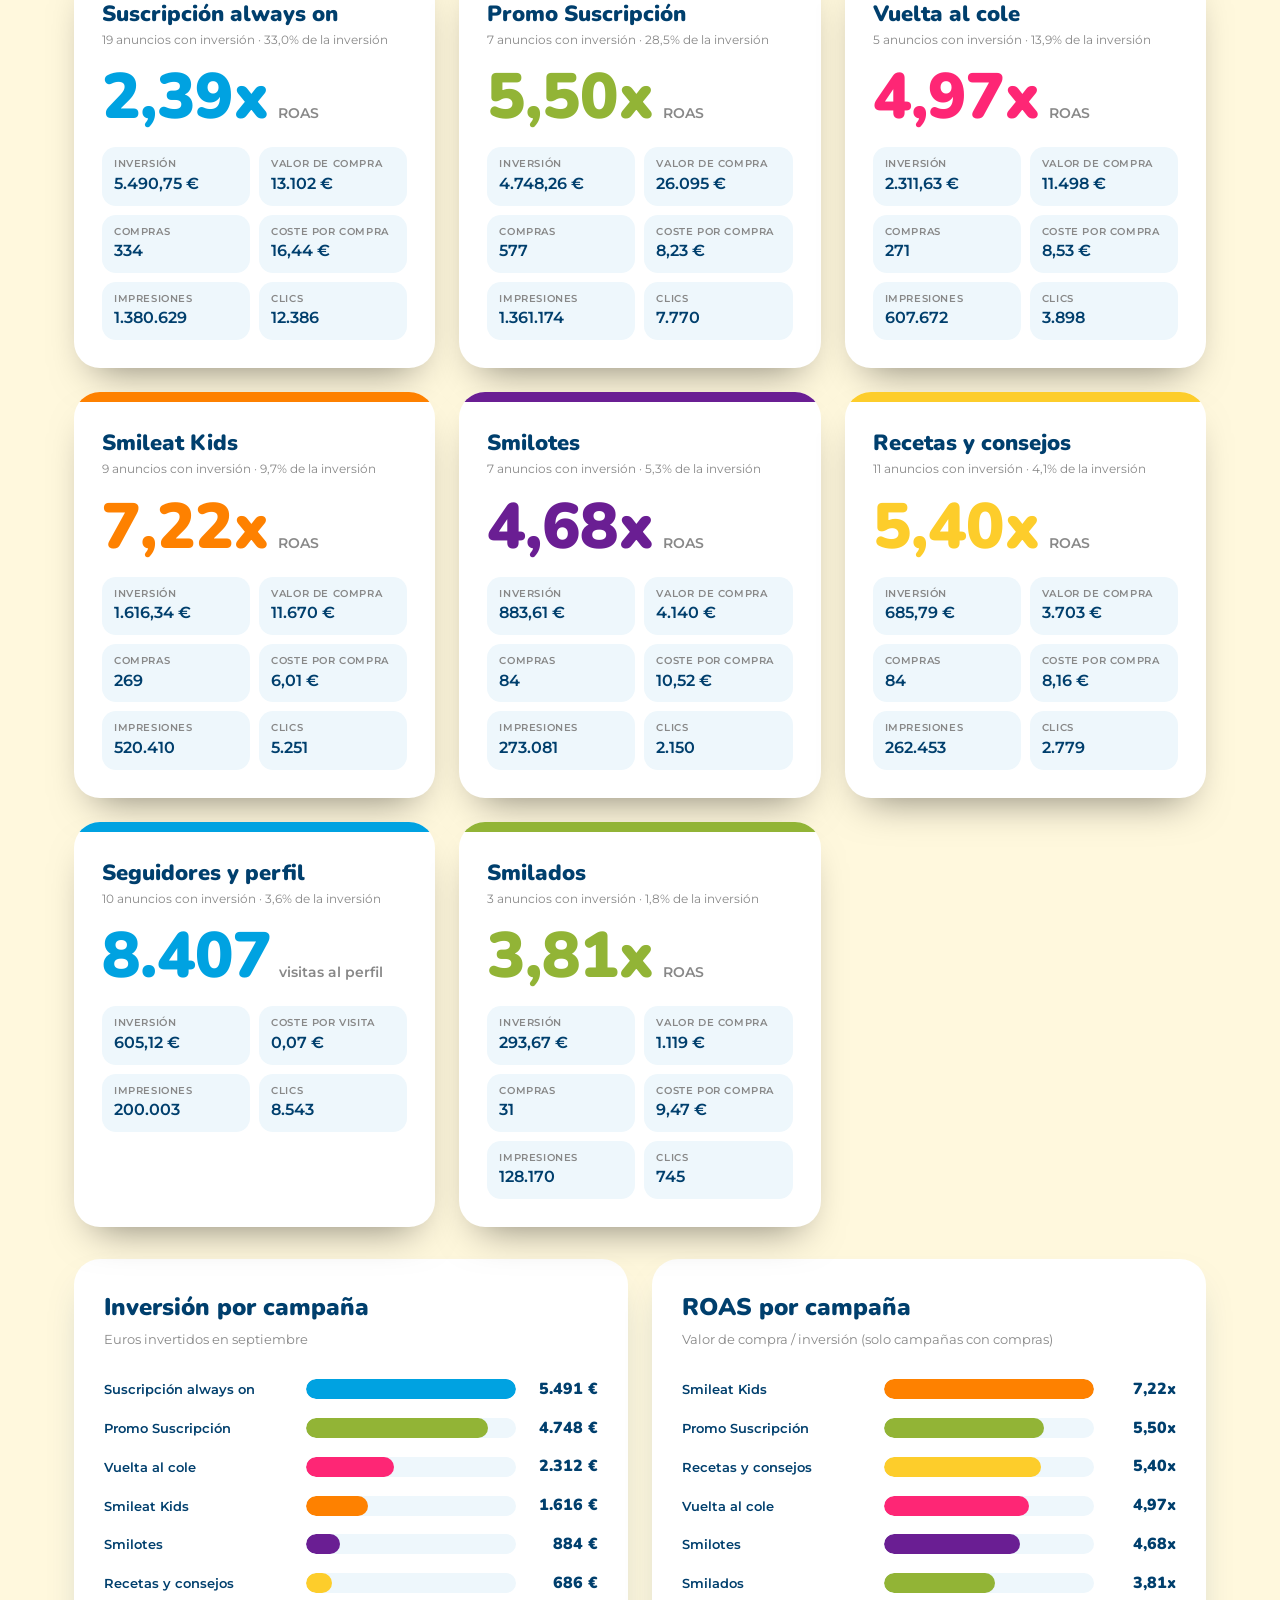
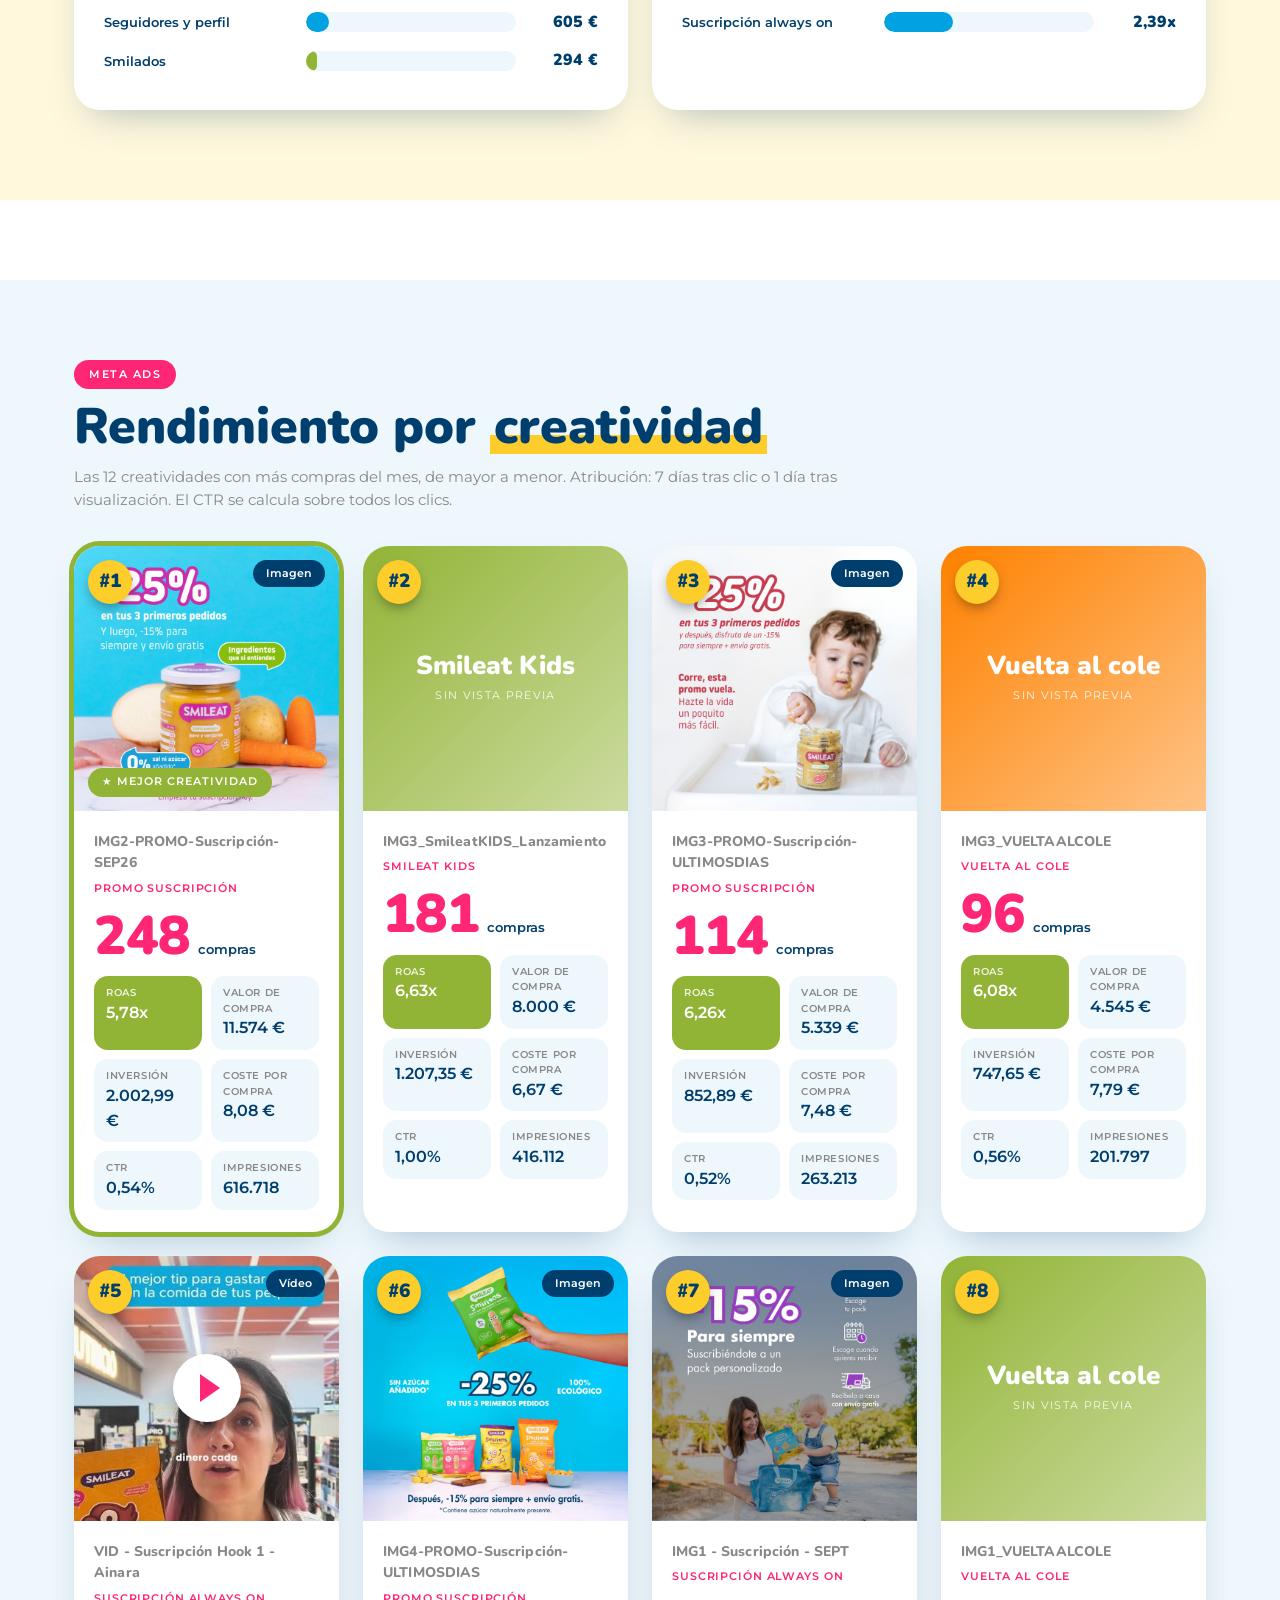
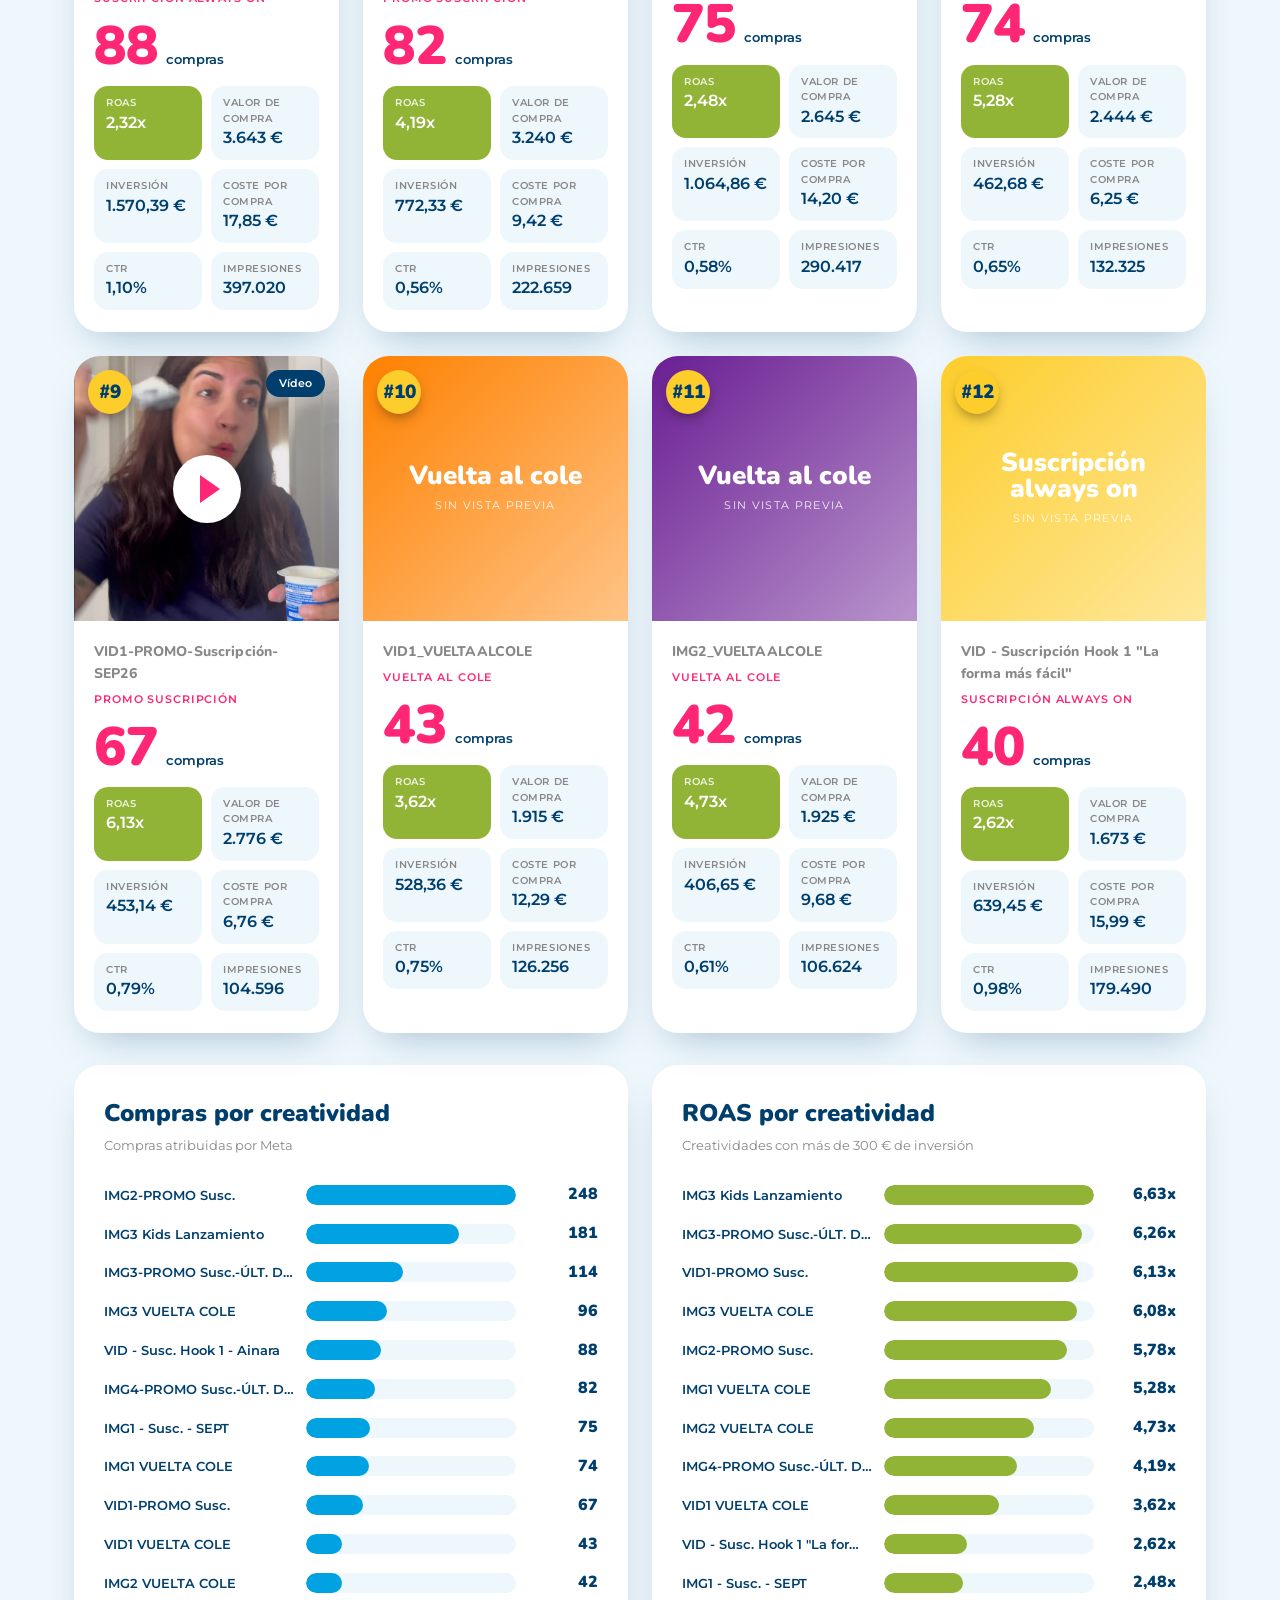
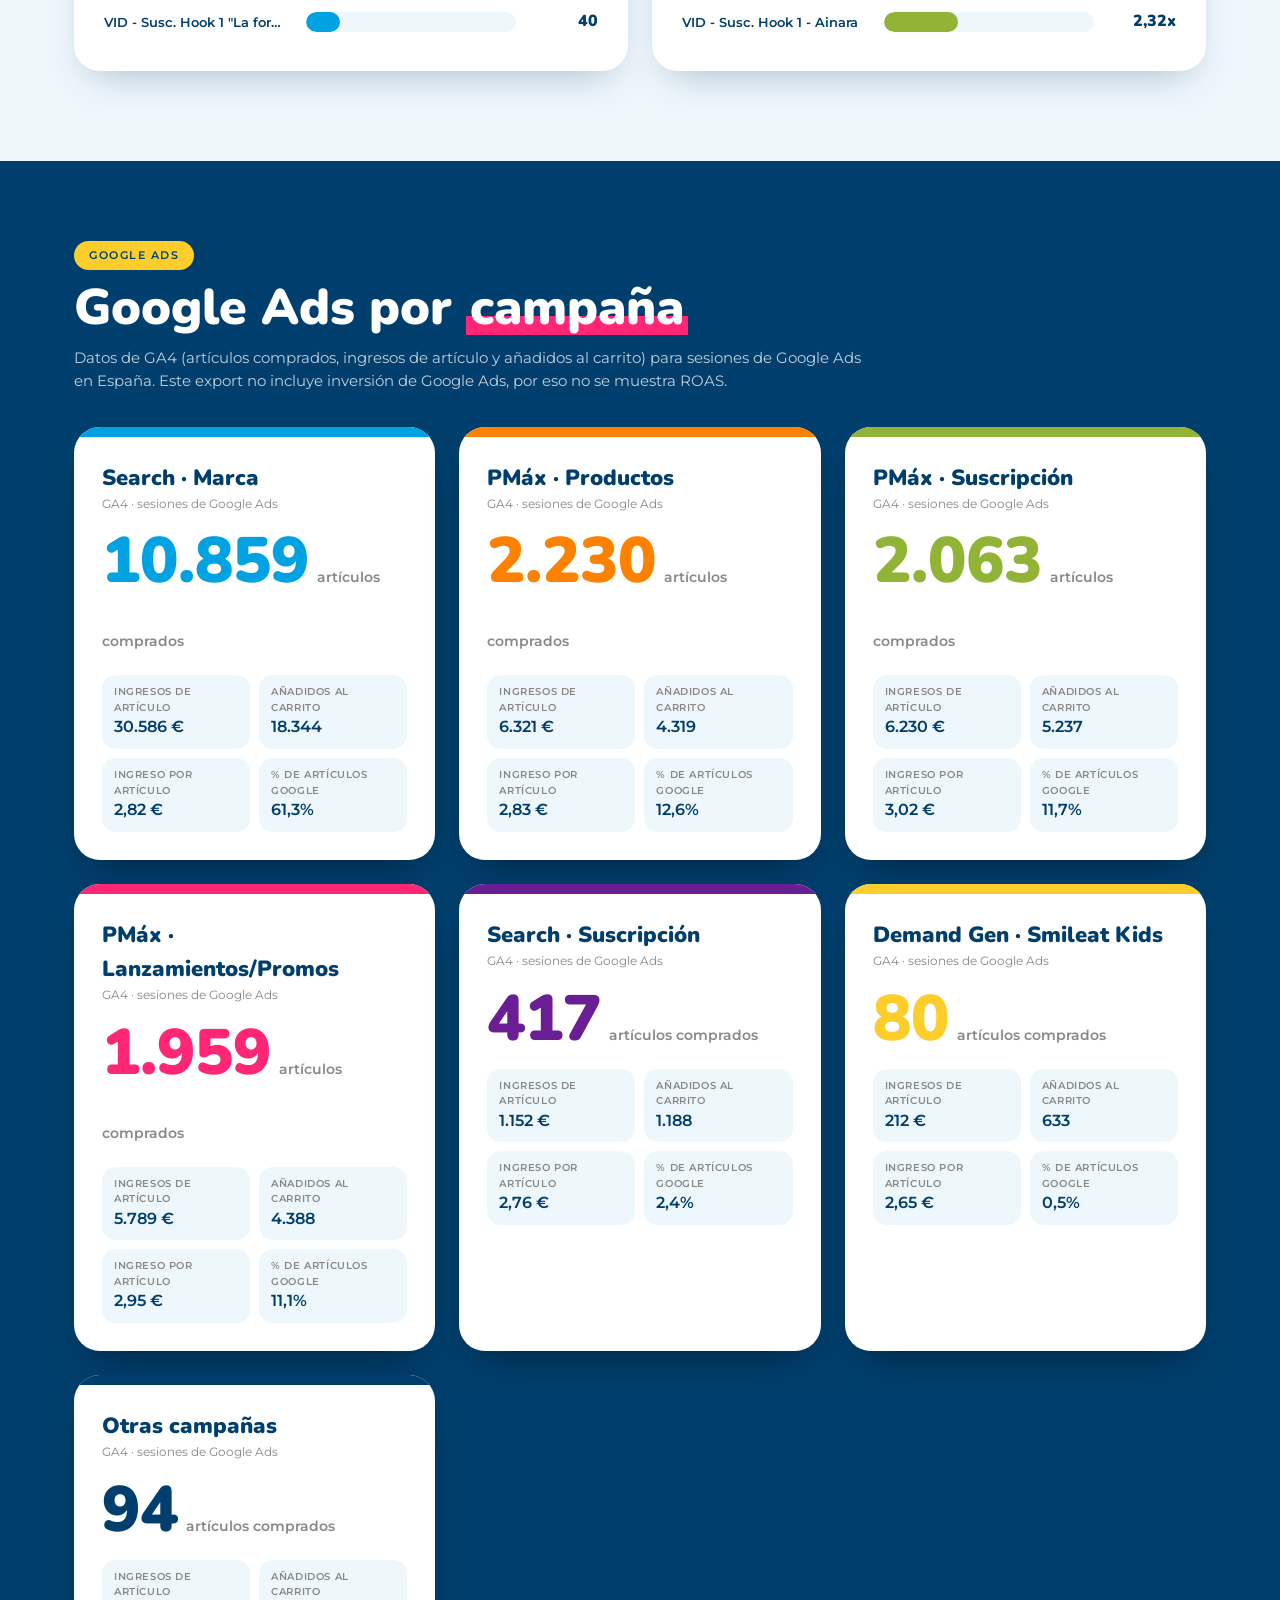
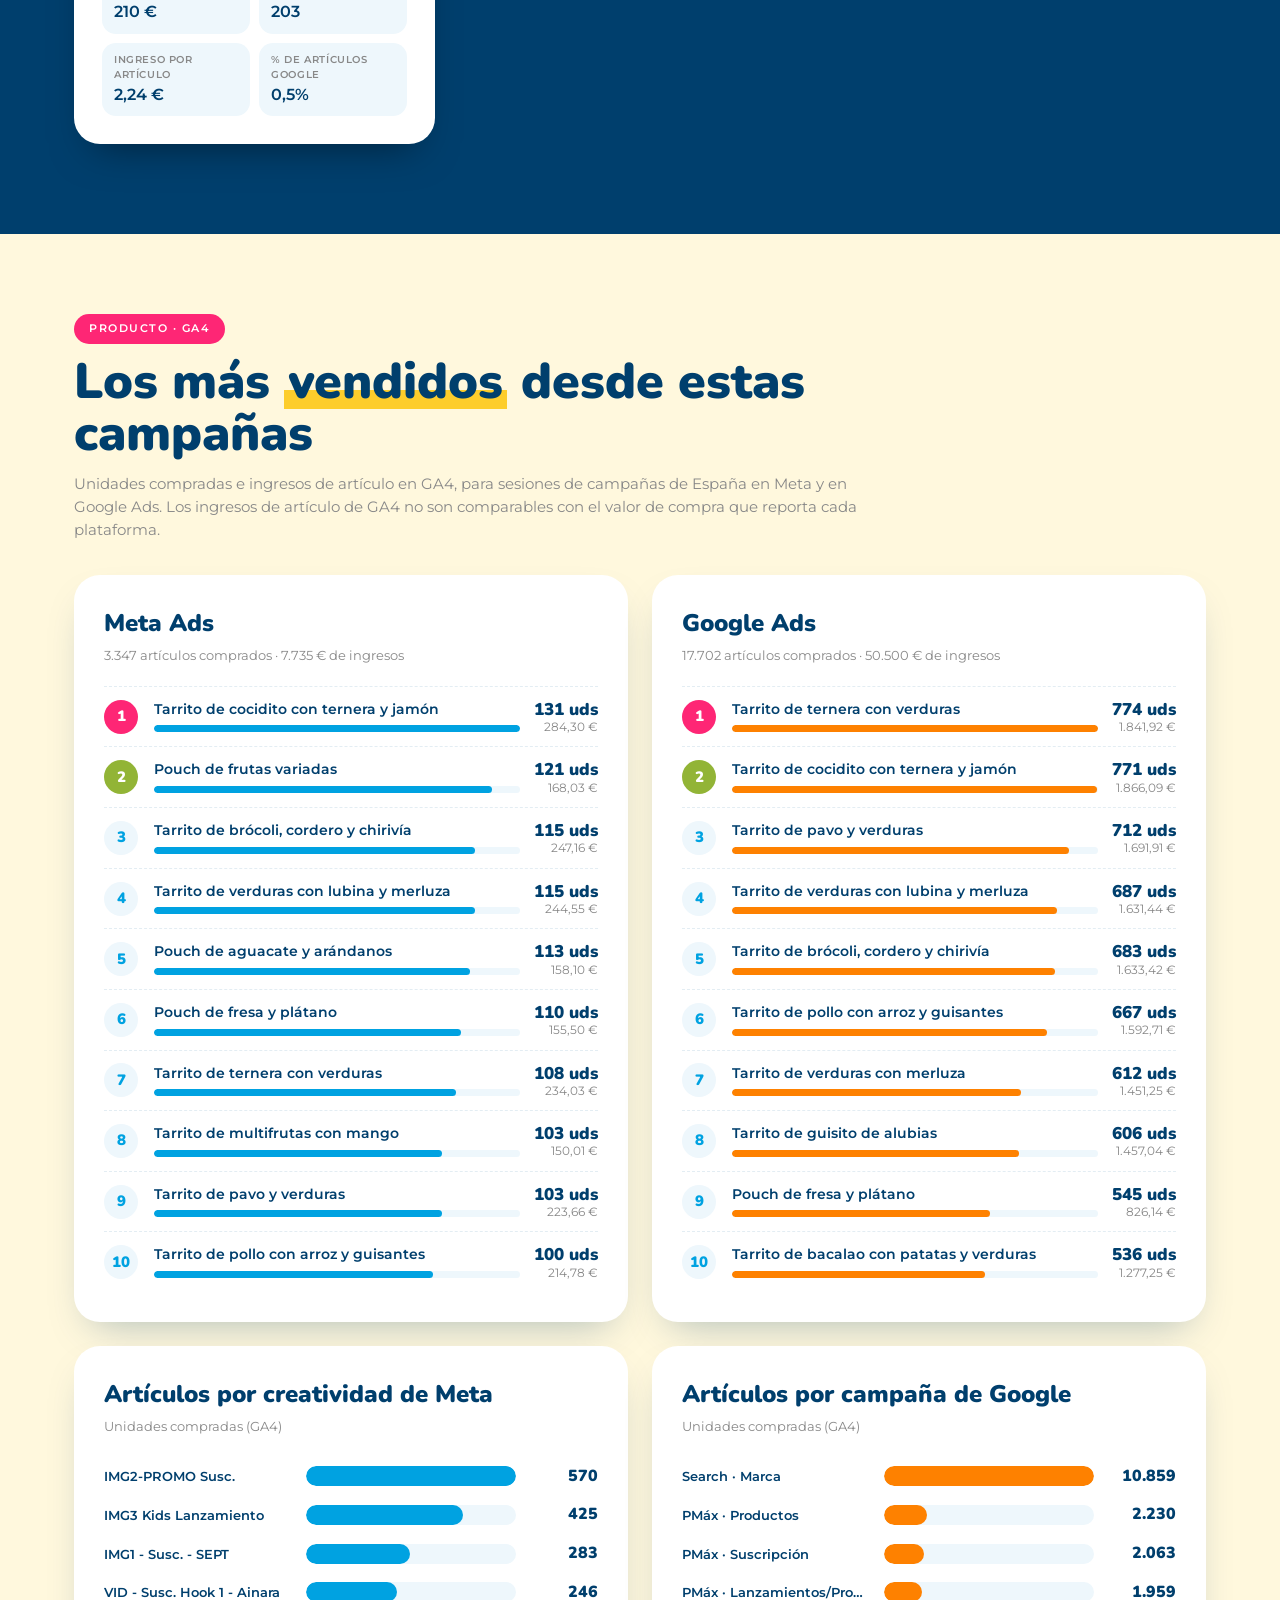
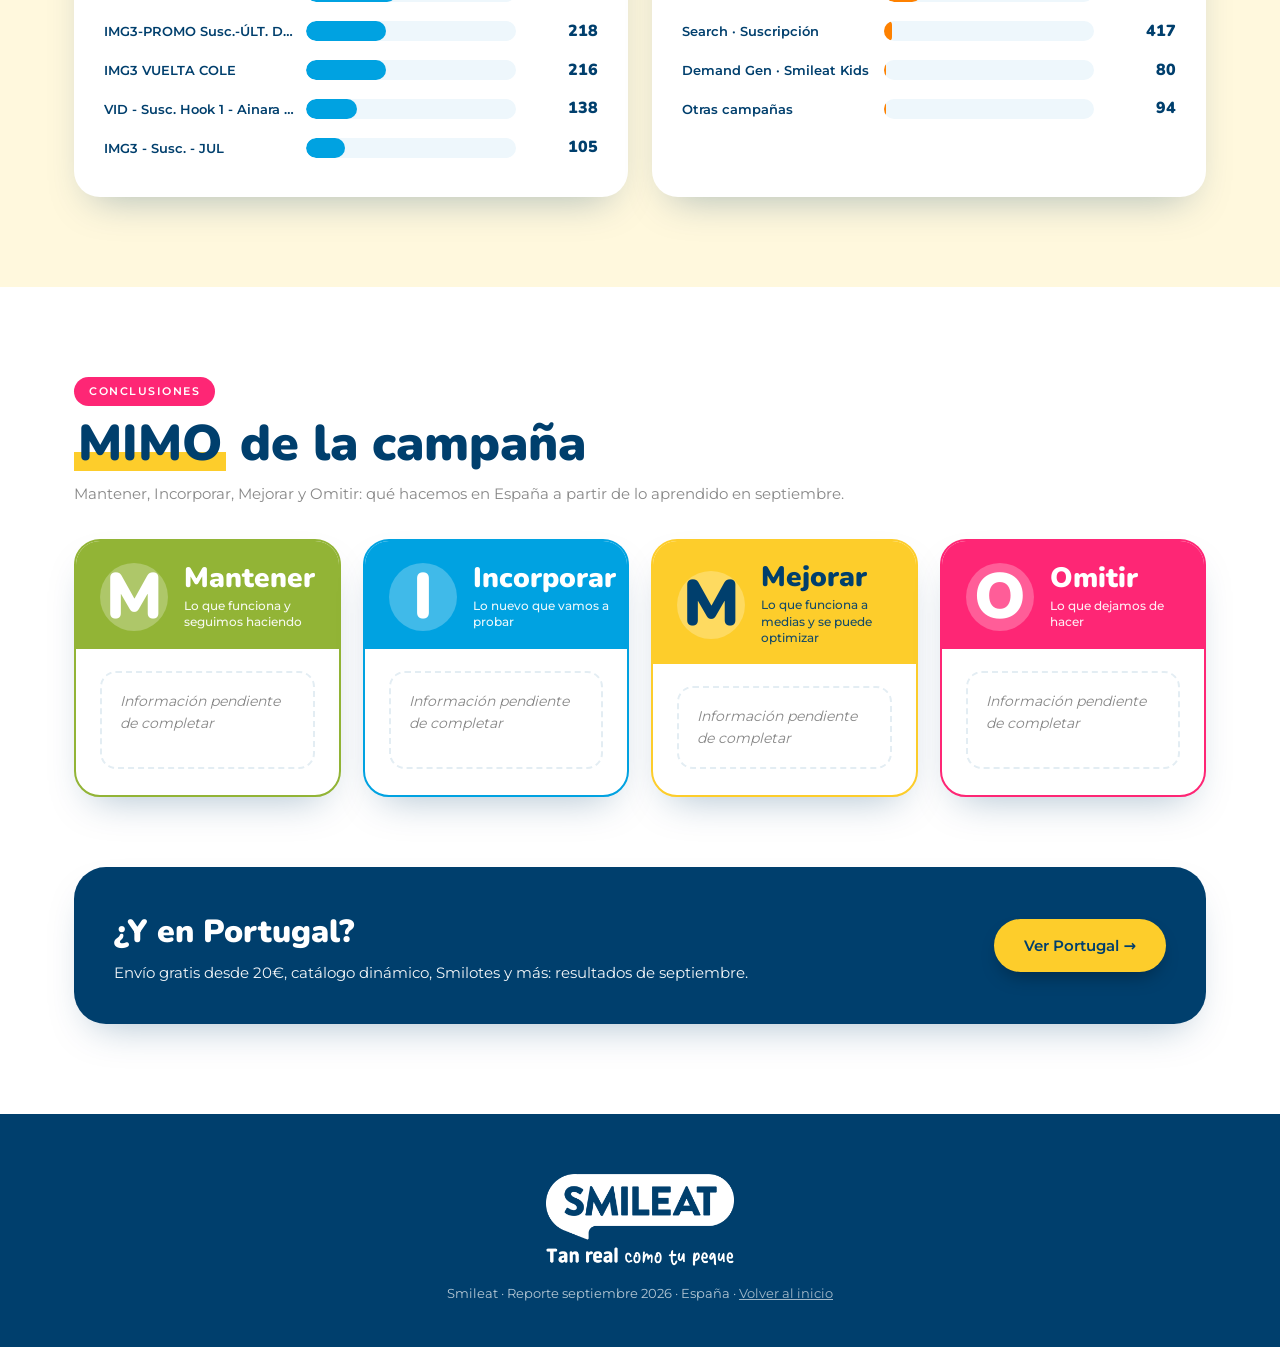
==== commit 4204e2fb: "Add files via upload" ====
--- a/espana.html
+++ b/espana.html
@@ -16,9 +16,9 @@
   <div class="wrap">
     <div>
       <span class="eyebrow">España · Meta Ads · Google Ads · GA4</span>
-      <h1>Mes de la <em>Suscripción</em></h1>
-      <p class="lede">Resultados de la promoción de septiembre en España: 25% de descuento en los tres primeros packs personalizados, 15% en el resto y envío gratis para siempre.</p>
-      <div class="chips"><span class="chip">13 – 30 sep 2026</span><span class="chip">Meta Ads</span><span class="chip">Google Ads · Performance Max</span></div>
+      <h1>Septiembre <em>en España</em></h1>
+      <p class="lede">Resultados de todo el mes en España: Promo Suscripción, Suscripción always on, Vuelta al cole, Smileat Kids y Smilotes en Meta Ads, y el rendimiento de Google Ads según GA4.</p>
+      <div class="chips"><span class="chip">1 – 30 sep 2026</span><span class="chip">Meta Ads</span><span class="chip">Google Ads · GA4</span></div>
     </div>
     <div id="collage"></div>
   </div>
@@ -31,36 +31,46 @@
   <div class="insights" id="insights"></div>
 </div></section>
 
+<section class="band cream"><div class="wrap">
+  <div class="block-head"><span class="kicker">Meta Ads</span><h2>El mes por <u>campaña</u></h2>
+  <p>Agrupamos los conjuntos de anuncios por tipo de campaña. El ROAS global incluye la inversión en seguidores y perfil, que no busca compras.</p></div>
+  <div class="gcards" id="fams"></div>
+  <div class="two" style="margin-top:32px">
+    <div class="panel wide"><h3>Inversión por campaña</h3><div class="sub">Euros invertidos en septiembre</div><div id="b-fsp"></div></div>
+    <div class="panel wide"><h3>ROAS por campaña</h3><div class="sub">Valor de compra / inversión (solo campañas con compras)</div><div id="b-froas"></div></div>
+  </div>
+</div></section>
+
 <section class="band sky"><div class="wrap">
   <div class="block-head"><span class="kicker">Meta Ads</span><h2>Rendimiento por <u>creatividad</u></h2>
-  <p>Siete creatividades (5 imágenes y 2 vídeos), de mayor a menor número de compras. Atribución: 7 días tras clic o 1 día tras visualización.</p></div>
+  <p>Las 12 creatividades con más compras del mes, de mayor a menor. Atribución: 7 días tras clic o 1 día tras visualización. El CTR se calcula sobre todos los clics.</p></div>
   <div class="creative-grid" id="grid"></div>
   <div class="two" style="margin-top:32px">
-    <div class="panel"><h3>Compras por creatividad</h3><div class="sub">Compras atribuidas por Meta</div><div id="b-res"></div></div>
-    <div class="panel"><h3>ROAS por creatividad</h3><div class="sub">Valor de compra / inversión</div><div id="b-roas"></div></div>
+    <div class="panel wide"><h3>Compras por creatividad</h3><div class="sub">Compras atribuidas por Meta</div><div id="b-res"></div></div>
+    <div class="panel wide"><h3>ROAS por creatividad</h3><div class="sub">Creatividades con más de 300 € de inversión</div><div id="b-roas"></div></div>
   </div>
 </div></section>
 
 <section class="band dark" style="margin-top:0"><div class="wrap">
-  <div class="block-head"><span class="kicker">Google Ads</span><h2>Performance Max por <u style="background:linear-gradient(transparent 62%,var(--pink) 62%,var(--pink) 90%,transparent 90%)">grupo de recursos</u></h2></div>
+  <div class="block-head"><span class="kicker">Google Ads</span><h2>Google Ads por <u style="background:linear-gradient(transparent 62%,var(--pink) 62%,var(--pink) 90%,transparent 90%)">campaña</u></h2><p>Datos de GA4 (artículos comprados, ingresos de artículo y añadidos al carrito) para sesiones de Google Ads en España. Este export no incluye inversión de Google Ads, por eso no se muestra ROAS.</p></div>
   <div class="gcards" id="google"></div>
 </div></section>
 
 <section class="band cream" style="margin-top:0"><div class="wrap">
   <div class="block-head"><span class="kicker">Producto · GA4</span><h2>Los más <u>vendidos</u> desde estas campañas</h2>
-  <p>Unidades compradas e ingresos de artículo en GA4, para sesiones de Meta y de Google Ads. Los ingresos de artículo de GA4 no son comparables con el valor de compra que reporta cada plataforma.</p></div>
+  <p>Unidades compradas e ingresos de artículo en GA4, para sesiones de campañas de España en Meta y en Google Ads. Los ingresos de artículo de GA4 no son comparables con el valor de compra que reporta cada plataforma.</p></div>
   <div class="two" id="prods"></div>
   <div class="two" style="margin-top:24px">
-    <div class="panel"><h3>Artículos por creatividad de Meta</h3><div class="sub">Unidades compradas (GA4)</div><div id="b-ga-meta"></div></div>
-    <div class="panel"><h3>Artículos por campaña de Google</h3><div class="sub">Unidades compradas (GA4)</div><div id="b-ga-google"></div></div>
+    <div class="panel wide"><h3>Artículos por creatividad de Meta</h3><div class="sub">Unidades compradas (GA4)</div><div id="b-ga-meta"></div></div>
+    <div class="panel wide"><h3>Artículos por campaña de Google</h3><div class="sub">Unidades compradas (GA4)</div><div id="b-ga-google"></div></div>
   </div>
 </div></section>
 
 <section class="block mimo-sec" id="mimo"><div class="wrap">
   <div class="block-head"><span class="kicker">Conclusiones</span><h2><u>MIMO</u> de la campaña</h2>
-  <p>Mantener, Incorporar, Mejorar y Omitir: qué hacemos con lo aprendido en septiembre en España.</p></div>
-  <div class="mimo" id="mimo-grid"></div>
-  <div class="cta"><div class="box" style="--c:var(--navy)"><div><h3>¿Y en Portugal?</h3><p>Envío gratis a partir de 20€: resultados de las tres creatividades.</p></div><a href="portugal.html">Ver Portugal →</a></div></div>
+  <p>Mantener, Incorporar, Mejorar y Omitir: qué hacemos en España a partir de lo aprendido en septiembre.</p></div>
+  <div class="mimo" id="mimo-grid"><article class="mimo-card" style="--c:var(--green)"><div class="top"><span class="letter">M</span><div><h3>Mantener</h3><small>Lo que funciona y seguimos haciendo</small></div></div><ul><li class="empty">Información pendiente de completar</li></ul></article><article class="mimo-card" style="--c:var(--blue)"><div class="top"><span class="letter">I</span><div><h3>Incorporar</h3><small>Lo nuevo que vamos a probar</small></div></div><ul><li class="empty">Información pendiente de completar</li></ul></article><article class="mimo-card dk" style="--c:var(--yellow)"><div class="top"><span class="letter">M</span><div><h3>Mejorar</h3><small>Lo que funciona a medias y se puede optimizar</small></div></div><ul><li class="empty">Información pendiente de completar</li></ul></article><article class="mimo-card" style="--c:var(--pink)"><div class="top"><span class="letter">O</span><div><h3>Omitir</h3><small>Lo que dejamos de hacer</small></div></div><ul><li class="empty">Información pendiente de completar</li></ul></article></div>
+  <div class="cta"><div class="box" style="--c:var(--navy)"><div><h3>¿Y en Portugal?</h3><p>Envío gratis desde 20€, catálogo dinámico, Smilotes y más: resultados de septiembre.</p></div><a href="portugal.html">Ver Portugal →</a></div></div>
 </div></section>
 
 <footer class="site-footer" id="ftr" style="margin-top:0"></footer>
--- a/style.css
+++ b/style.css
@@ -165,3 +165,10 @@
 .mimo-card li::before{content:"";position:absolute;left:0;top:7px;width:10px;height:10px;border-radius:50%;background:var(--c)}
 .mimo-card li.empty{color:var(--g2);font-style:italic;padding:18px;border:2px dashed var(--line);border-radius:16px}
 .mimo-card li.empty::before{display:none}
+
+.ph{aspect-ratio:1;display:flex;flex-direction:column;align-items:center;justify-content:center;gap:8px;text-align:center;padding:24px;background:linear-gradient(135deg,var(--c),#fff 190%);color:#fff}
+.ph b{font-family:'Nunito',sans-serif;font-weight:900;font-size:26px;line-height:1}.ph span{font-size:11px;letter-spacing:.12em;text-transform:uppercase;opacity:.9}
+.card .fam{font-size:11px;letter-spacing:.08em;text-transform:uppercase;color:var(--pink);font-weight:600;margin-top:-8px}
+.wide .bar{grid-template-columns:190px 1fr 70px}
+.mimo-card ul{min-height:130px}
+@media(max-width:900px){.wide .bar{grid-template-columns:120px 1fr 56px}}
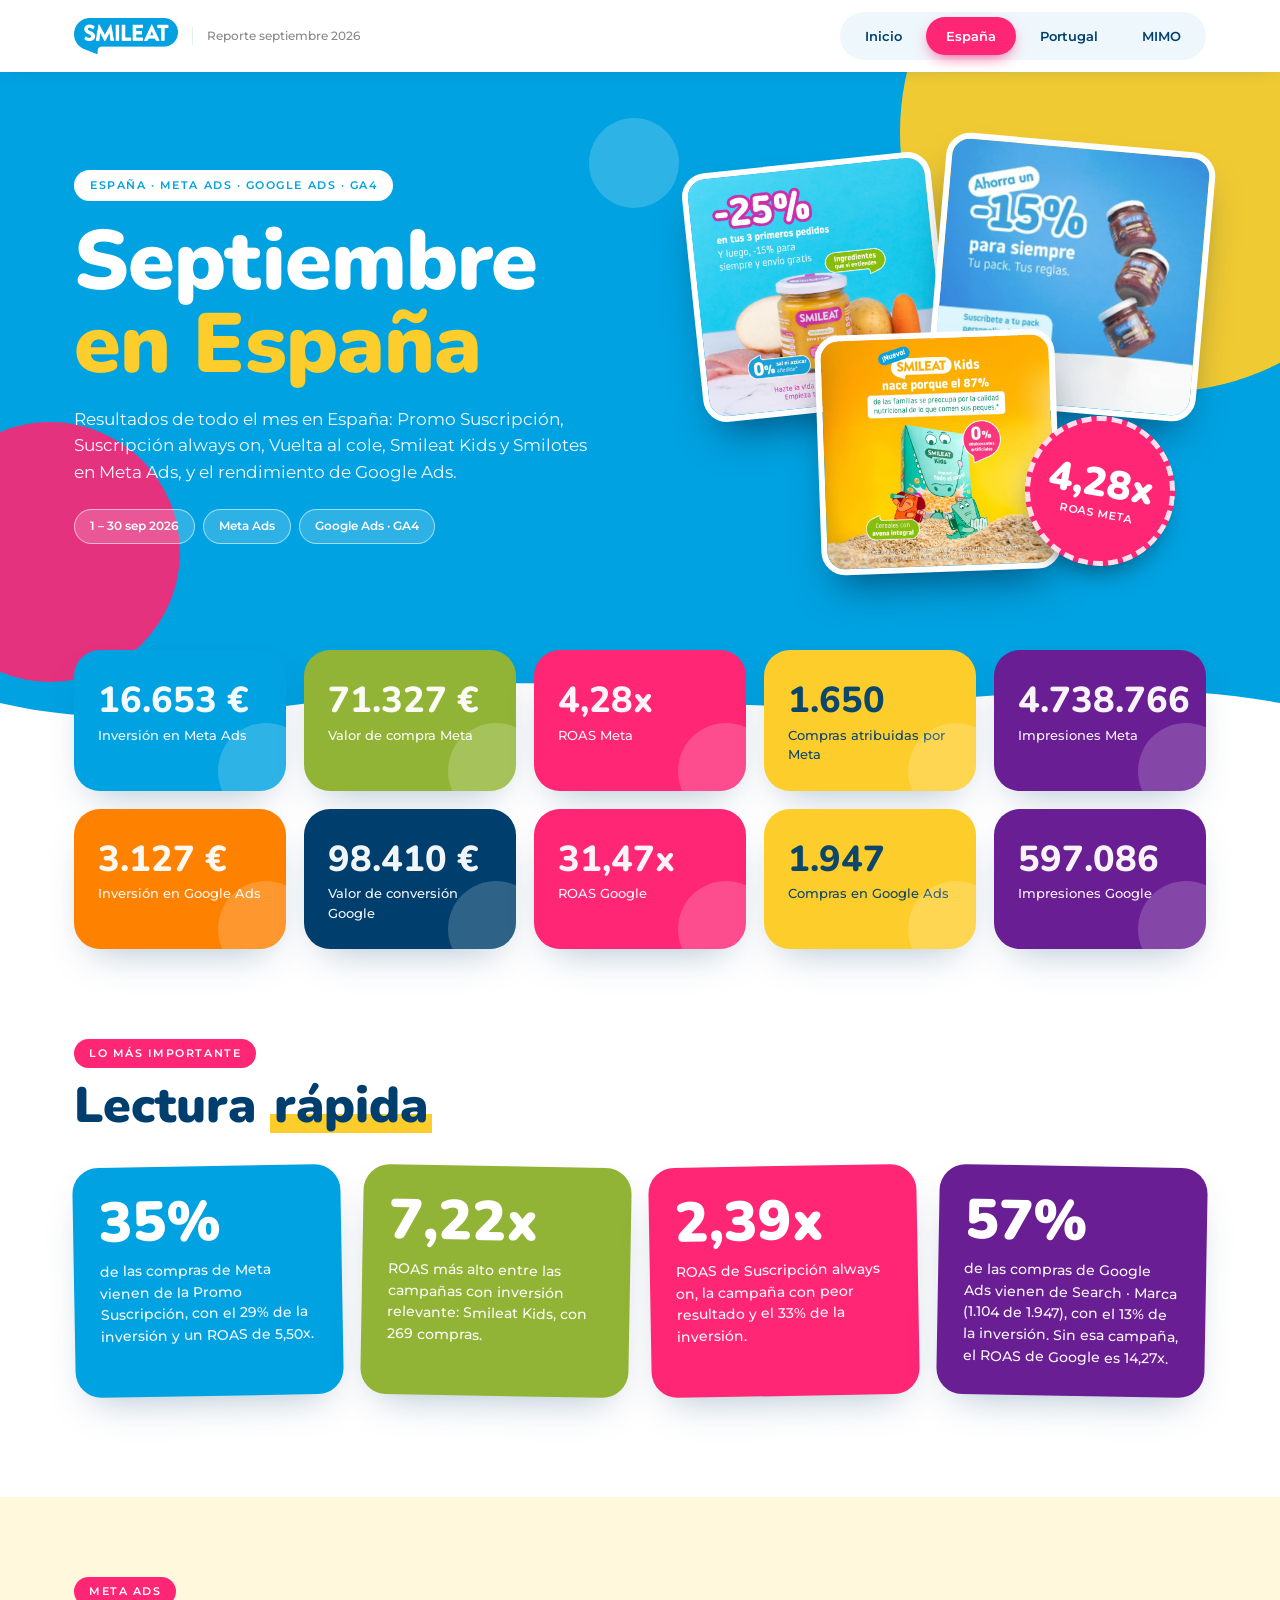
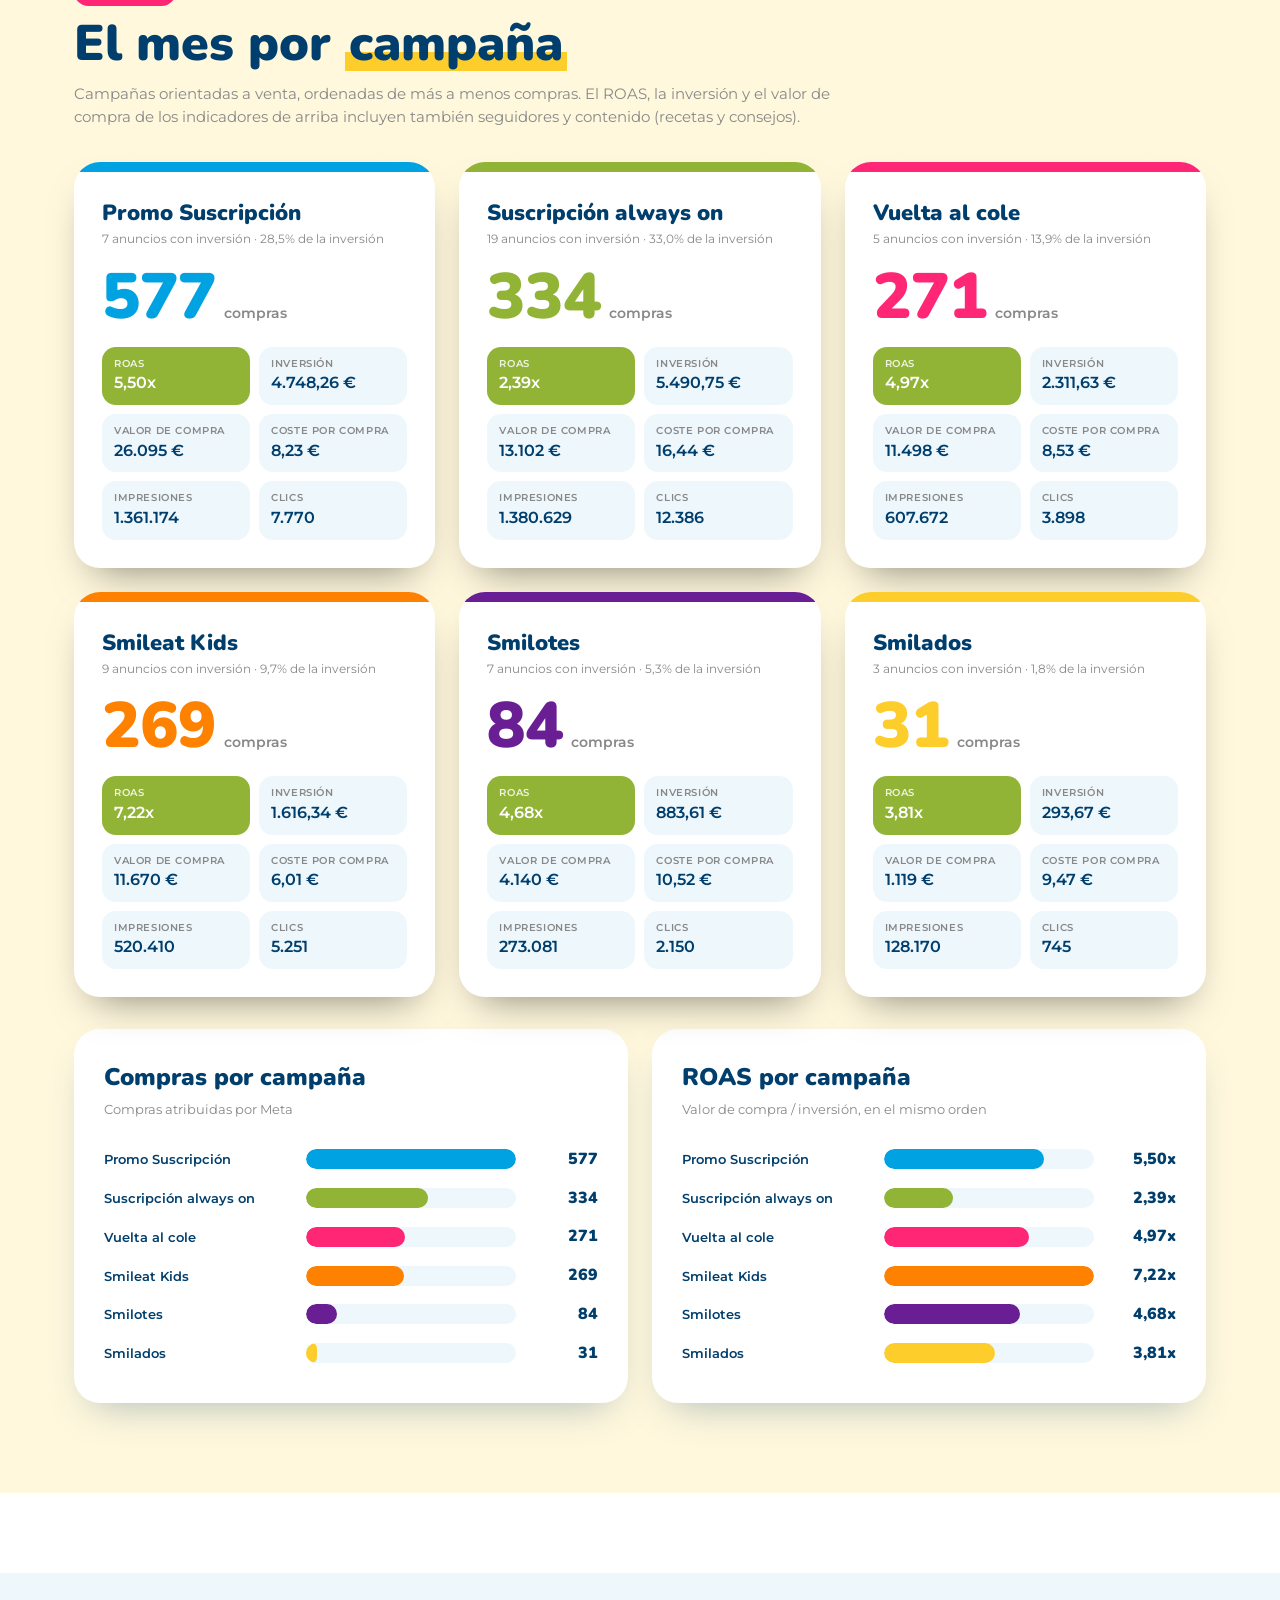
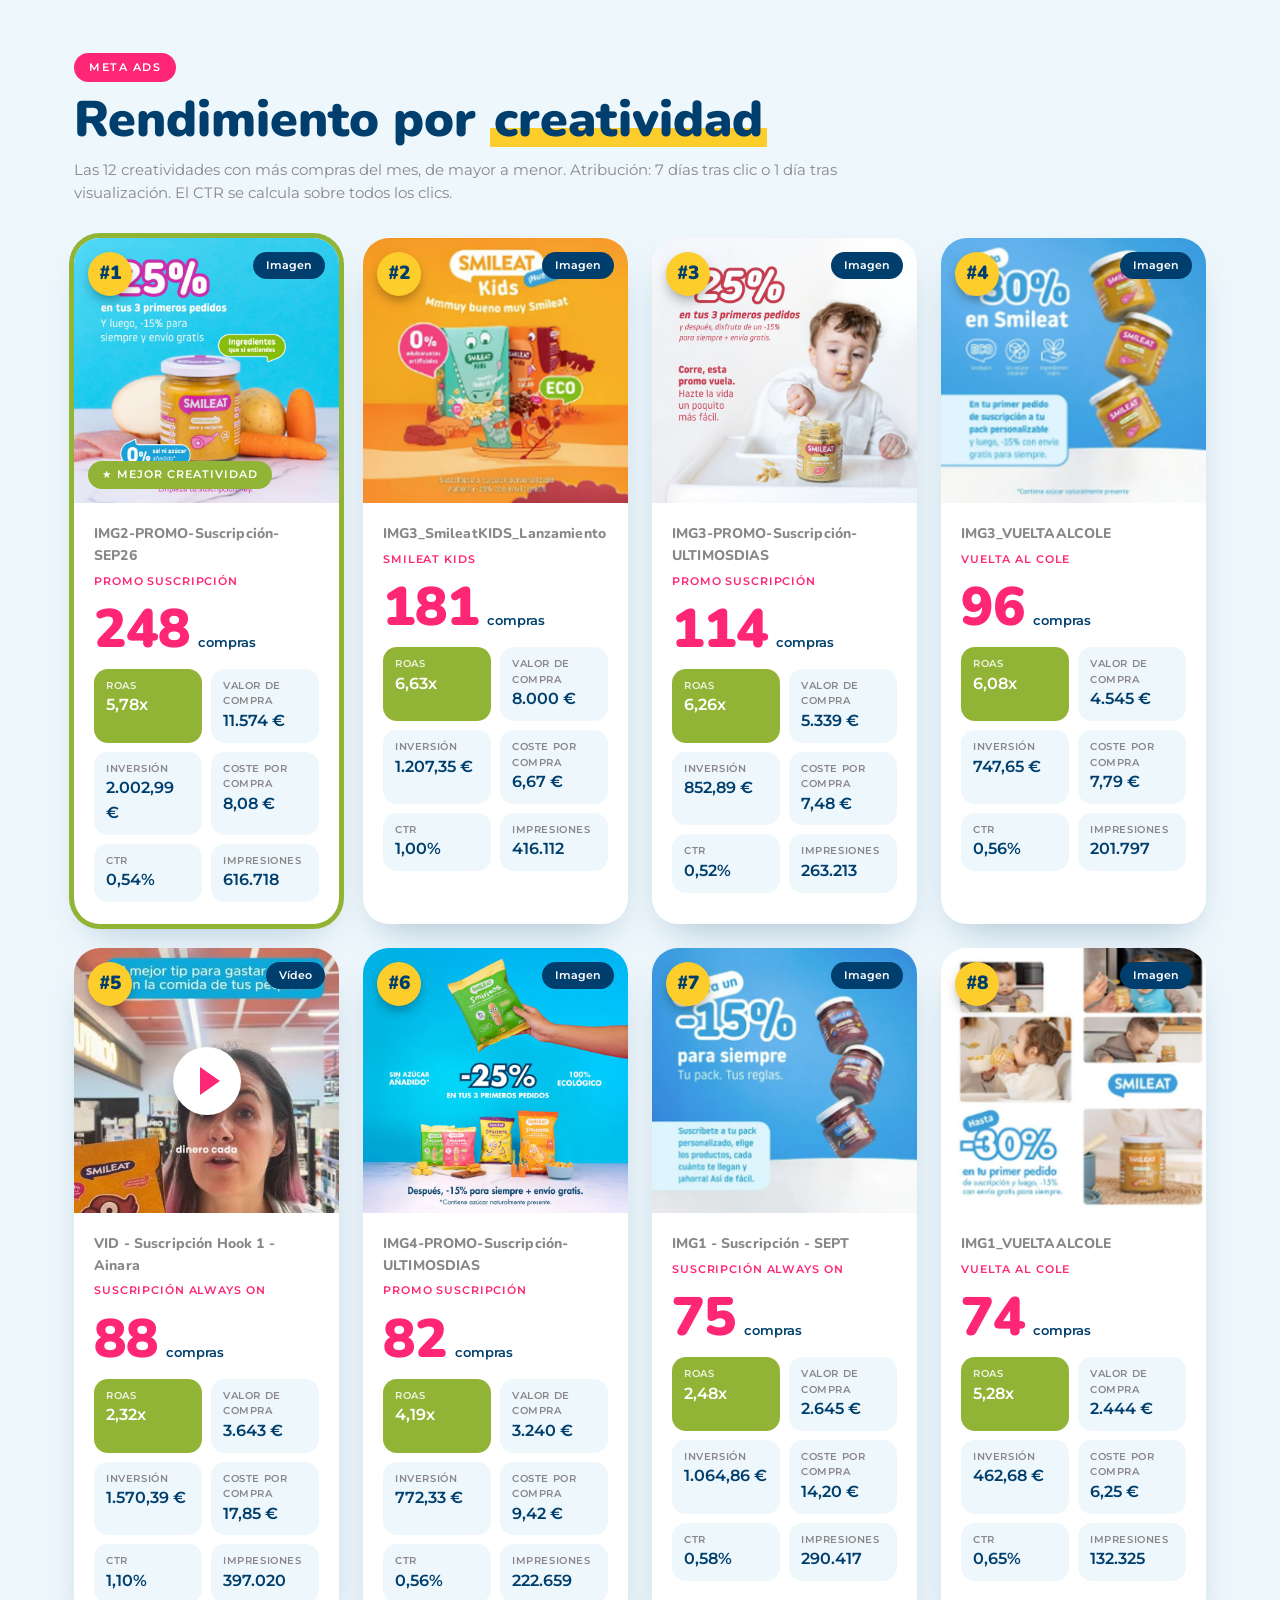
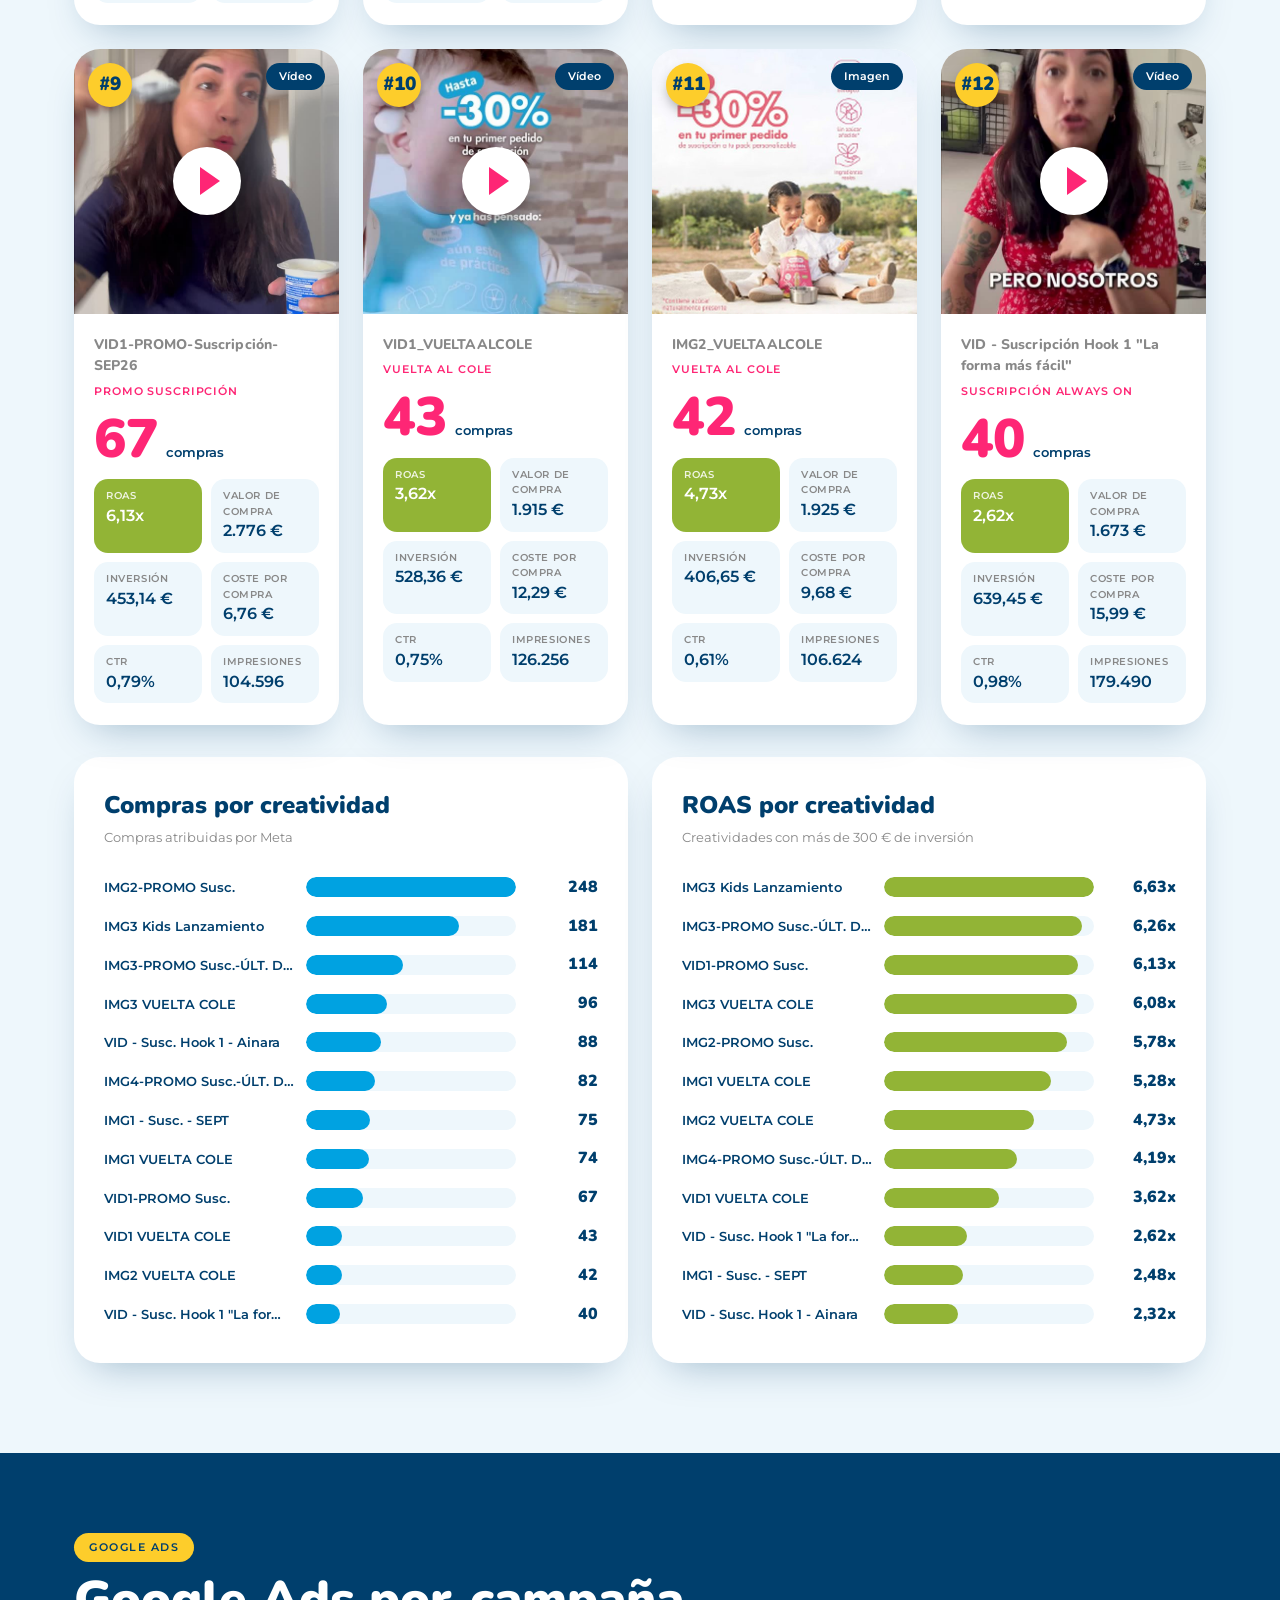
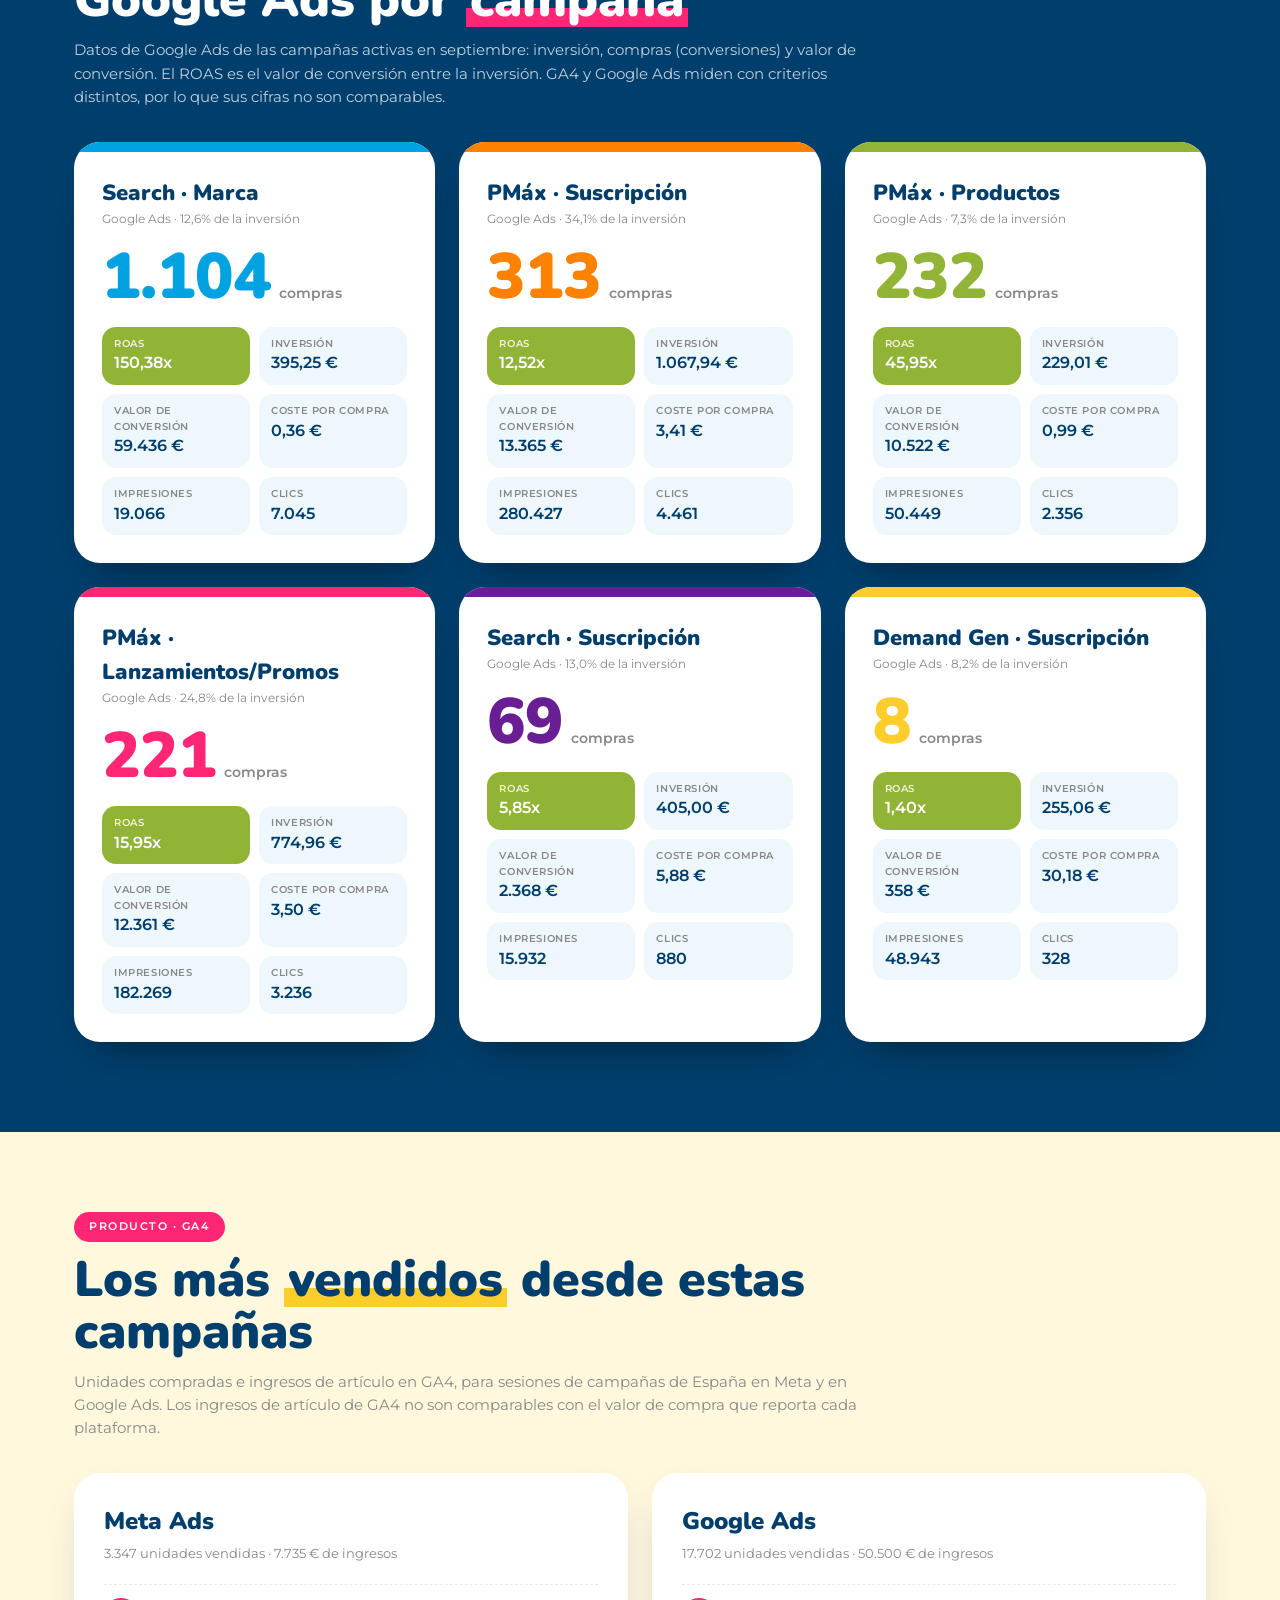
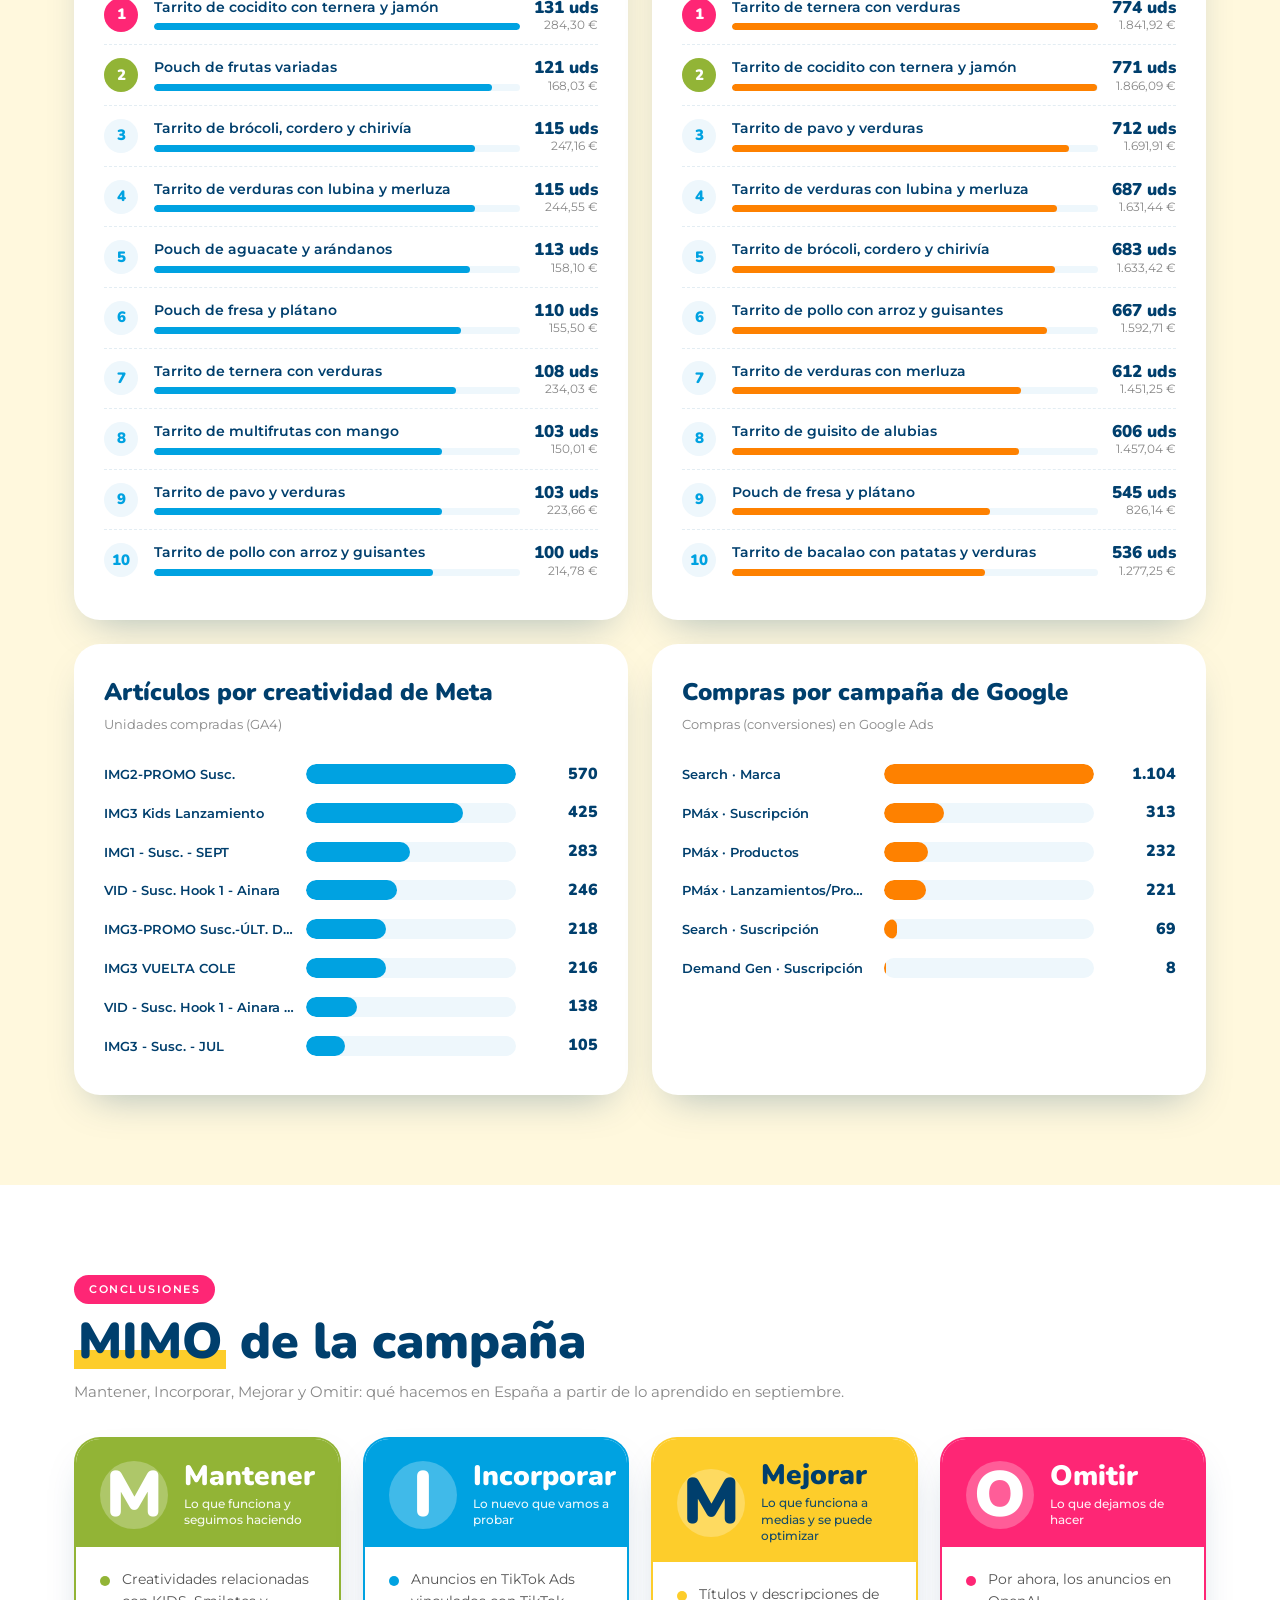
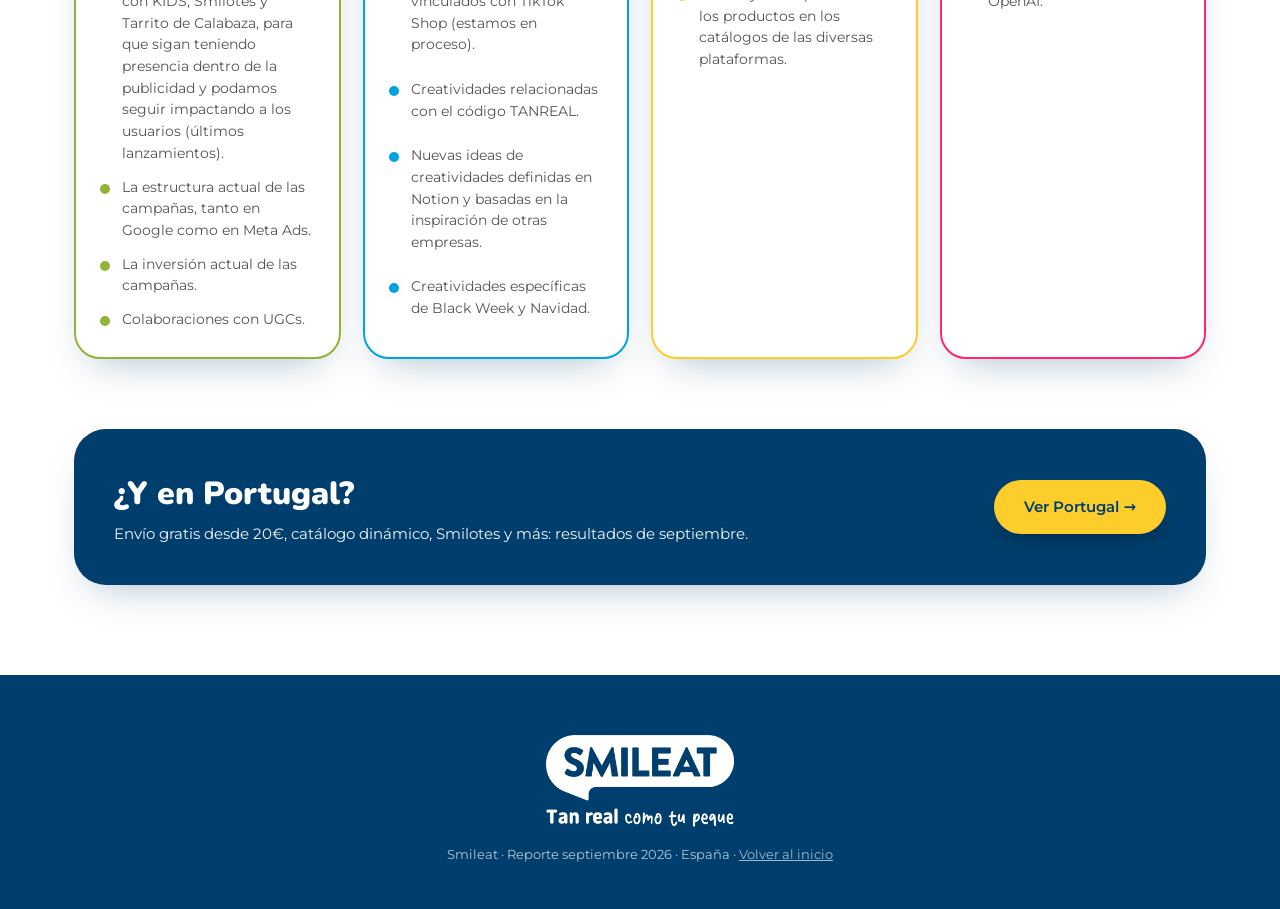
==== commit 5be94633: "Add files via upload" ====
--- a/espana.html
+++ b/espana.html
@@ -17,14 +17,14 @@
     <div>
       <span class="eyebrow">España · Meta Ads · Google Ads · GA4</span>
       <h1>Septiembre <em>en España</em></h1>
-      <p class="lede">Resultados de todo el mes en España: Promo Suscripción, Suscripción always on, Vuelta al cole, Smileat Kids y Smilotes en Meta Ads, y el rendimiento de Google Ads según GA4.</p>
+      <p class="lede">Resultados de todo el mes en España: Promo Suscripción, Suscripción always on, Vuelta al cole, Smileat Kids y Smilotes en Meta Ads, y el rendimiento de Google Ads.</p>
       <div class="chips"><span class="chip">1 – 30 sep 2026</span><span class="chip">Meta Ads</span><span class="chip">Google Ads · GA4</span></div>
     </div>
     <div id="collage"></div>
   </div>
   <div class="wave"><svg viewBox="0 0 1440 90" preserveAspectRatio="none"><path fill="#fff" d="M0,50 C240,100 480,0 720,40 C960,80 1200,10 1440,50 L1440,90 L0,90 Z"/></svg></div>
 </section>
-<section class="kpis"><div class="wrap"><div class="kpi-row" id="kpis"></div></div></section>
+<section class="kpis"><div class="wrap"><div class="kpi-row" id="kpis"></div><div class="kpi-row g5" id="kpis-g"></div></div></section>
 
 <section class="block"><div class="wrap">
   <div class="block-head"><span class="kicker">Lo más importante</span><h2>Lectura <u>rápida</u></h2></div>
@@ -33,11 +33,11 @@
 
 <section class="band cream"><div class="wrap">
   <div class="block-head"><span class="kicker">Meta Ads</span><h2>El mes por <u>campaña</u></h2>
-  <p>Agrupamos los conjuntos de anuncios por tipo de campaña. El ROAS global incluye la inversión en seguidores y perfil, que no busca compras.</p></div>
+  <p>Campañas orientadas a venta, ordenadas de más a menos compras. El ROAS, la inversión y el valor de compra de los indicadores de arriba incluyen también seguidores y contenido (recetas y consejos).</p></div>
   <div class="gcards" id="fams"></div>
   <div class="two" style="margin-top:32px">
-    <div class="panel wide"><h3>Inversión por campaña</h3><div class="sub">Euros invertidos en septiembre</div><div id="b-fsp"></div></div>
-    <div class="panel wide"><h3>ROAS por campaña</h3><div class="sub">Valor de compra / inversión (solo campañas con compras)</div><div id="b-froas"></div></div>
+    <div class="panel wide"><h3>Compras por campaña</h3><div class="sub">Compras atribuidas por Meta</div><div id="b-fpu"></div></div>
+    <div class="panel wide"><h3>ROAS por campaña</h3><div class="sub">Valor de compra / inversión, en el mismo orden</div><div id="b-froas"></div></div>
   </div>
 </div></section>
 
@@ -52,7 +52,7 @@
 </div></section>
 
 <section class="band dark" style="margin-top:0"><div class="wrap">
-  <div class="block-head"><span class="kicker">Google Ads</span><h2>Google Ads por <u style="background:linear-gradient(transparent 62%,var(--pink) 62%,var(--pink) 90%,transparent 90%)">campaña</u></h2><p>Datos de GA4 (artículos comprados, ingresos de artículo y añadidos al carrito) para sesiones de Google Ads en España. Este export no incluye inversión de Google Ads, por eso no se muestra ROAS.</p></div>
+  <div class="block-head"><span class="kicker">Google Ads</span><h2>Google Ads por <u style="background:linear-gradient(transparent 62%,var(--pink) 62%,var(--pink) 90%,transparent 90%)">campaña</u></h2><p>Datos de Google Ads de las campañas activas en septiembre: inversión, compras (conversiones) y valor de conversión. El ROAS es el valor de conversión entre la inversión. GA4 y Google Ads miden con criterios distintos, por lo que sus cifras no son comparables.</p></div>
   <div class="gcards" id="google"></div>
 </div></section>
 
@@ -62,14 +62,14 @@
   <div class="two" id="prods"></div>
   <div class="two" style="margin-top:24px">
     <div class="panel wide"><h3>Artículos por creatividad de Meta</h3><div class="sub">Unidades compradas (GA4)</div><div id="b-ga-meta"></div></div>
-    <div class="panel wide"><h3>Artículos por campaña de Google</h3><div class="sub">Unidades compradas (GA4)</div><div id="b-ga-google"></div></div>
+    <div class="panel wide"><h3>Compras por campaña de Google</h3><div class="sub">Compras (conversiones) en Google Ads</div><div id="b-ga-google"></div></div>
   </div>
 </div></section>
 
 <section class="block mimo-sec" id="mimo"><div class="wrap">
   <div class="block-head"><span class="kicker">Conclusiones</span><h2><u>MIMO</u> de la campaña</h2>
   <p>Mantener, Incorporar, Mejorar y Omitir: qué hacemos en España a partir de lo aprendido en septiembre.</p></div>
-  <div class="mimo" id="mimo-grid"><article class="mimo-card" style="--c:var(--green)"><div class="top"><span class="letter">M</span><div><h3>Mantener</h3><small>Lo que funciona y seguimos haciendo</small></div></div><ul><li class="empty">Información pendiente de completar</li></ul></article><article class="mimo-card" style="--c:var(--blue)"><div class="top"><span class="letter">I</span><div><h3>Incorporar</h3><small>Lo nuevo que vamos a probar</small></div></div><ul><li class="empty">Información pendiente de completar</li></ul></article><article class="mimo-card dk" style="--c:var(--yellow)"><div class="top"><span class="letter">M</span><div><h3>Mejorar</h3><small>Lo que funciona a medias y se puede optimizar</small></div></div><ul><li class="empty">Información pendiente de completar</li></ul></article><article class="mimo-card" style="--c:var(--pink)"><div class="top"><span class="letter">O</span><div><h3>Omitir</h3><small>Lo que dejamos de hacer</small></div></div><ul><li class="empty">Información pendiente de completar</li></ul></article></div>
+  <div class="mimo" id="mimo-grid"><article class="mimo-card" style="--c:var(--green)"><div class="top"><span class="letter">M</span><div><h3>Mantener</h3><small>Lo que funciona y seguimos haciendo</small></div></div><ul><li>Creatividades relacionadas con KIDS, Smilotes y Tarrito de Calabaza, para que sigan teniendo presencia dentro de la publicidad y podamos seguir impactando a los usuarios (últimos lanzamientos).</li><li>La estructura actual de las campañas, tanto en Google como en Meta Ads.</li><li>La inversión actual de las campañas.</li><li>Colaboraciones con UGCs.</li></ul></article><article class="mimo-card" style="--c:var(--blue)"><div class="top"><span class="letter">I</span><div><h3>Incorporar</h3><small>Lo nuevo que vamos a probar</small></div></div><ul><li>Anuncios en TikTok Ads vinculados con TikTok Shop (estamos en proceso).</li><li>Creatividades relacionadas con el código TANREAL.</li><li>Nuevas ideas de creatividades definidas en Notion y basadas en la inspiración de otras empresas.</li><li>Creatividades específicas de Black Week y Navidad.</li></ul></article><article class="mimo-card dk" style="--c:var(--yellow)"><div class="top"><span class="letter">M</span><div><h3>Mejorar</h3><small>Lo que funciona a medias y se puede optimizar</small></div></div><ul><li>Títulos y descripciones de los productos en los catálogos de las diversas plataformas.</li></ul></article><article class="mimo-card" style="--c:var(--pink)"><div class="top"><span class="letter">O</span><div><h3>Omitir</h3><small>Lo que dejamos de hacer</small></div></div><ul><li>Por ahora, los anuncios en OpenAI.</li></ul></article></div>
   <div class="cta"><div class="box" style="--c:var(--navy)"><div><h3>¿Y en Portugal?</h3><p>Envío gratis desde 20€, catálogo dinámico, Smilotes y más: resultados de septiembre.</p></div><a href="portugal.html">Ver Portugal →</a></div></div>
 </div></section>
 
--- a/style.css
+++ b/style.css
@@ -172,3 +172,13 @@
 .wide .bar{grid-template-columns:190px 1fr 70px}
 .mimo-card ul{min-height:130px}
 @media(max-width:900px){.wide .bar{grid-template-columns:120px 1fr 56px}}
+
+/* portada: Septiembre centrado */
+.gate-mid{position:absolute;z-index:11;left:50%;top:140px;transform:translateX(-50%);font-family:'Nunito',sans-serif;font-weight:900;font-size:clamp(40px,5.4vw,72px);line-height:.98;color:#fff;pointer-events:none;text-align:center;text-shadow:0 6px 24px rgba(0,0,0,.28)}
+.door h2{color:var(--yellow)}.door.pt h2{color:var(--green)}
+.door .pics{top:270px!important}
+.kpi-row.g3{grid-template-columns:repeat(3,1fr);margin-top:18px}
+@media(max-width:860px){.gate-mid{top:118px;font-size:40px}.door .pics{top:200px!important}.door.pt .pics{top:40px!important}.kpi-row.g3{grid-template-columns:1fr}}
+.door p.d{min-height:72px}@media(max-width:860px){.door p.d{min-height:0}}
+
+.kpi-row.g5{margin-top:18px}
